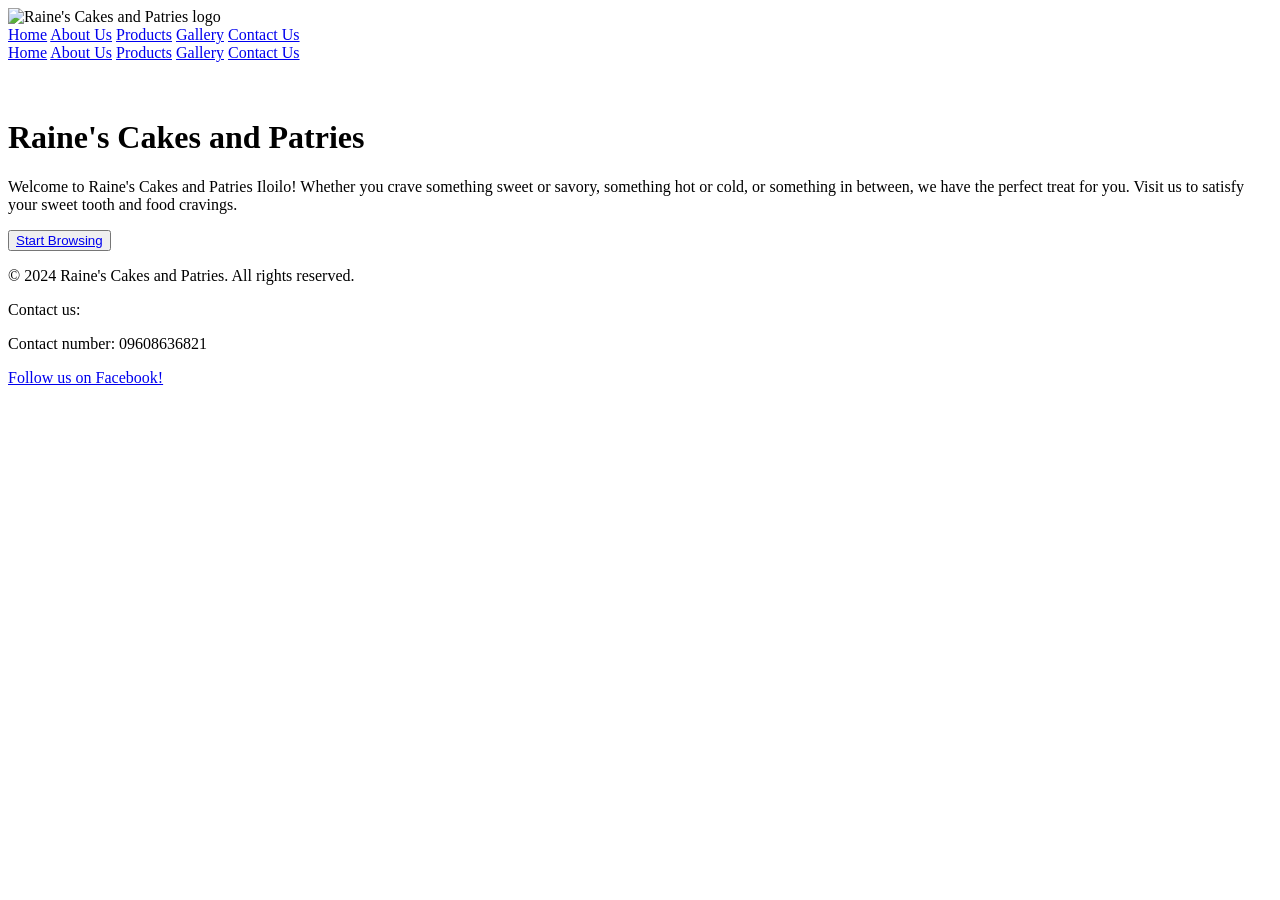
==== Raine-s-Website-WEB-DEV-/html/index.html @ c76d6350 "CSS base for Gallery and Product" ====
<!DOCTYPE html>
<html>
    
    <head>
        <title>Raine's Cakes and Patries</title>
        <link rel="stylesheet" href="">
    </head>

    <body>
        <!--Logo and Navigation Bar-->
        <header>
            <div class="top-container" id="logo">
                <img src="" alt="Raine's Cakes and Patries logo">

                <nav id="nav-bar">
                    <a href="home.html">Home</a>
                    <a href="about.html">About Us</a>
                    <a href="Products.html">Products</a>
                    <a href="gallery.html">Gallery</a>
                    <a href="Contact.html">Contact Us</a>
                </nav>
            </div>
        </header>

        <!--Sidebar Navigation-->
        <div id="sidebar">
            <a href="index.html">Home</a>
            <a href="about.html">About Us</a>
            <a href="Products.html">Products</a>
            <a href="gallery.html">Gallery</a>
            <a href="Contact.html">Contact Us</a>
        </div>

        <div class="main-container" id="content">

            <!--Background Design-->
            <div id="background">
                <img src="">
            </div>

            <!--Image Showcase-->
            <div id="images">
                <img src="">
                <img src="">
            </div>
            
            <!--Introduction-->
            <h1>Raine's Cakes and Patries</h1>
            <p>Welcome to Raine's Cakes and Patries Iloilo! Whether you crave something sweet or savory, something hot or cold, or something in between, we have the perfect treat for you. Visit us to satisfy your sweet tooth and food cravings.</p>
            <button id="call-to-action"><a href="Products.html">Start Browsing</a></button>
        
        </div>

        <!--Footer-->
        <footer>
            <p>&copy; 2024 Raine's Cakes and Patries. All rights reserved.</p>
            <p>Contact us:</p>
            <p>Contact number: 09608636821</p>
            <a href="https://www.facebook.com/share/19e4hSNWf2/" target="_blank">Follow us on Facebook!</a>
        </footer>
    </body>

</html>
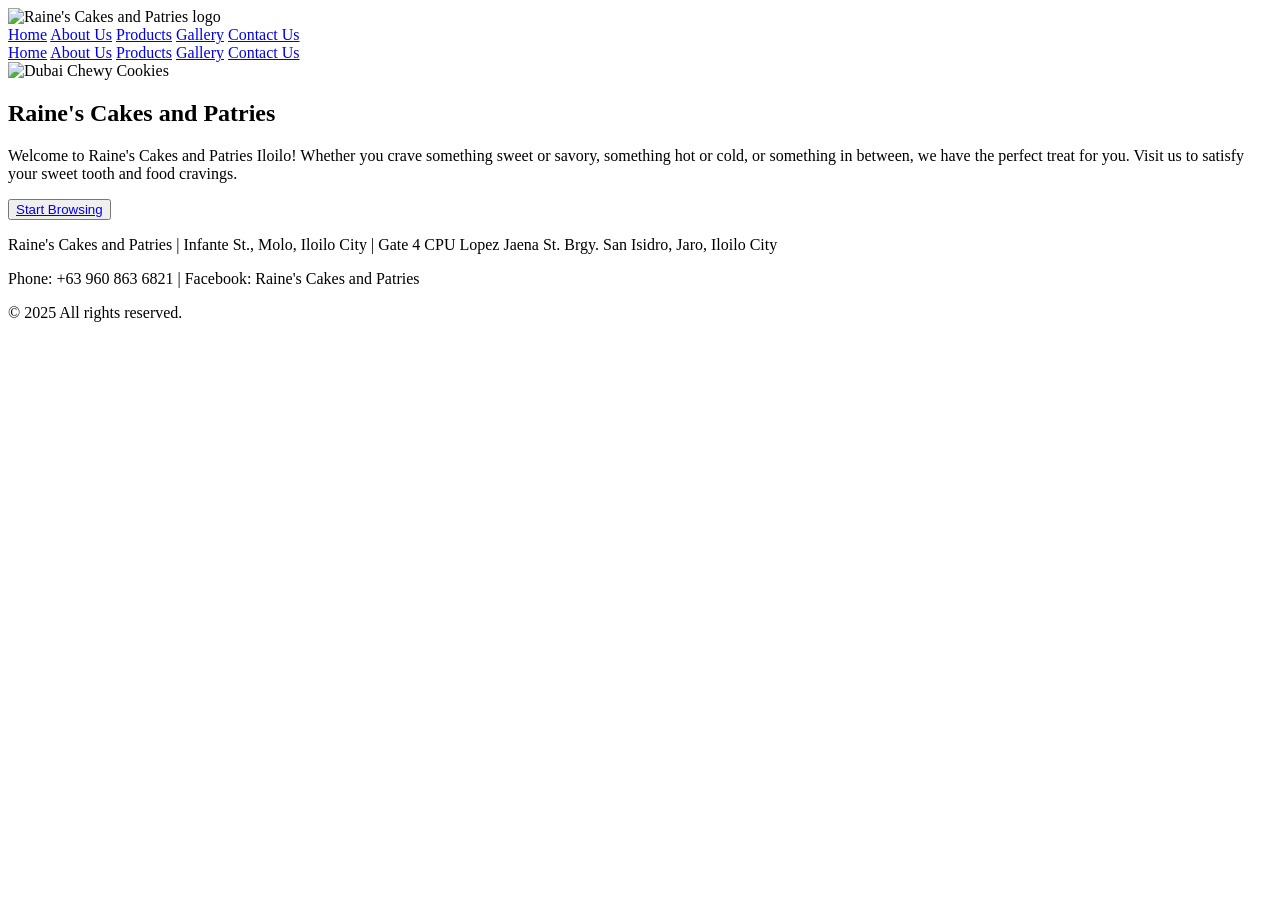
==== commit abdf0f51: "Merge Lae branch into Levy" ====
--- a/Raine-s-Website-WEB-DEV-/html/index.html
+++ b/Raine-s-Website-WEB-DEV-/html/index.html
@@ -10,20 +10,20 @@
         <!--Logo and Navigation Bar-->
         <header>
             <div class="top-container" id="logo">
-                <img src="" alt="Raine's Cakes and Patries logo">
+                <img src="logo.jpg" alt="Raine's Cakes and Patries logo">
 
                 <nav id="nav-bar">
-                    <a href="home.html">Home</a>
+                    <a href="index.html">Home</a>
                     <a href="about.html">About Us</a>
-                    <a href="Products.html">Products</a>
+                    <a href="products.html">Products</a>
                     <a href="gallery.html">Gallery</a>
-                    <a href="Contact.html">Contact Us</a>
+                    <a href="contact.html">Contact Us</a>
                 </nav>
             </div>
         </header>
 
         <!--Sidebar Navigation-->
-        <div id="sidebar">
+        <div class="sidebar">
             <a href="index.html">Home</a>
             <a href="about.html">About Us</a>
             <a href="Products.html">Products</a>
@@ -31,32 +31,26 @@
             <a href="Contact.html">Contact Us</a>
         </div>
 
-        <div class="main-container" id="content">
-
-            <!--Background Design-->
-            <div id="background">
-                <img src="">
-            </div>
+        <section class="main-container">
 
             <!--Image Showcase-->
-            <div id="images">
-                <img src="">
-                <img src="">
+            <div class="image-showcase">
+                <img src="cookie.png" alt="Dubai Chewy Cookies">
             </div>
             
             <!--Introduction-->
-            <h1>Raine's Cakes and Patries</h1>
-            <p>Welcome to Raine's Cakes and Patries Iloilo! Whether you crave something sweet or savory, something hot or cold, or something in between, we have the perfect treat for you. Visit us to satisfy your sweet tooth and food cravings.</p>
-            <button id="call-to-action"><a href="Products.html">Start Browsing</a></button>
-        
-        </div>
+            <div class="introduction">
+                <h1>Raine's Cakes and Patries</h1>
+                <p>Welcome to Raine's Cakes and Patries Iloilo! Whether you crave something sweet or savory, something hot or cold, or something in between, we have the perfect treat for you. Visit us to satisfy your sweet tooth and food cravings.</p>
+                <button id="call-to-action"><a href="products.html">Start Browsing</a></button>
+            </div>
+        </section>
 
         <!--Footer-->
         <footer>
-            <p>&copy; 2024 Raine's Cakes and Patries. All rights reserved.</p>
-            <p>Contact us:</p>
-            <p>Contact number: 09608636821</p>
-            <a href="https://www.facebook.com/share/19e4hSNWf2/" target="_blank">Follow us on Facebook!</a>
+            <p>Raine's Cakes and Patries | Infante St., Molo, Iloilo City | Gate 4 CPU Lopez Jaena St. Brgy. San Isidro, Jaro, Iloilo City</p>
+            <p>Phone: +63 960 863 6821 | Facebook: Raine's Cakes and Patries</p>
+            <p>&copy; 2025 All rights reserved.</p>
         </footer>
     </body>
 
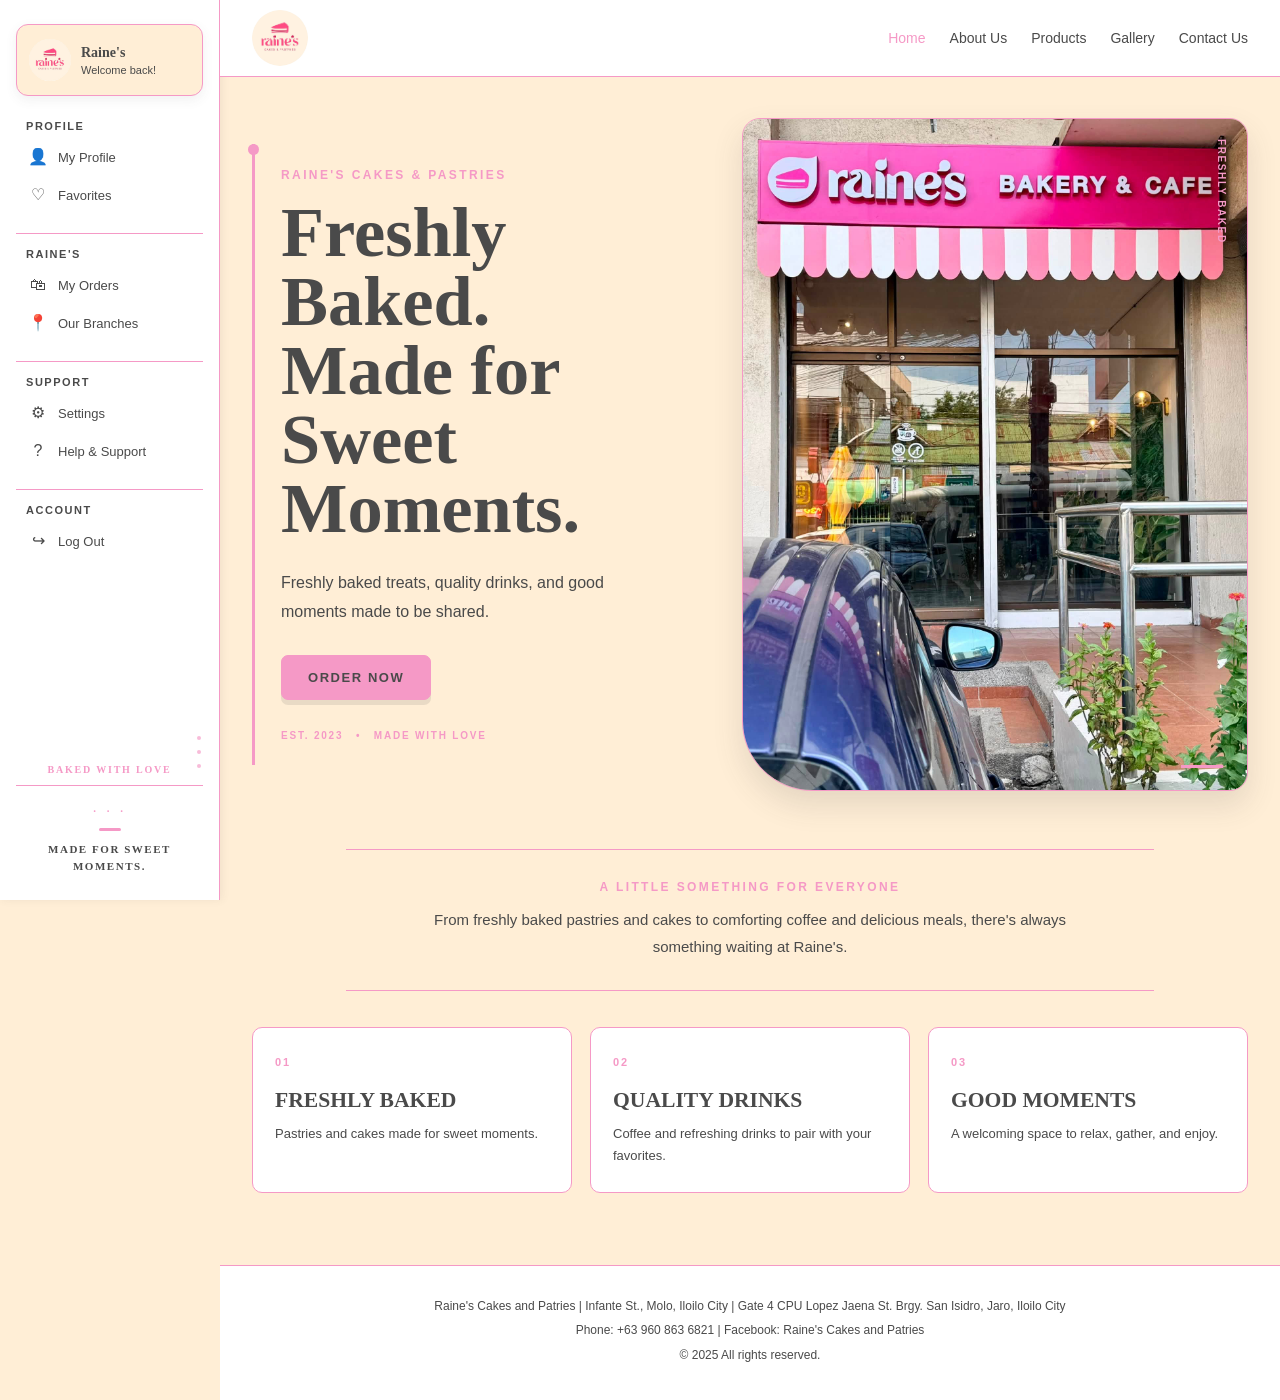
==== commit d921f5ad: "Update website pages, styles, and assets" ====
--- a/Raine-s-Website-WEB-DEV-/html/index.html
+++ b/Raine-s-Website-WEB-DEV-/html/index.html
@@ -1,50 +1,106 @@
-<!DOCTYPE html>
+﻿<!DOCTYPE html>
 <html>
     
     <head>
         <title>Raine's Cakes and Patries</title>
-        <link rel="stylesheet" href="">
+        <link rel="stylesheet" href="../css/home.css">
+        <link rel="stylesheet" href="../css/nav.css">
     </head>
 
     <body>
         <!--Logo and Navigation Bar-->
         <header>
             <div class="top-container" id="logo">
-                <img src="logo.jpg" alt="Raine's Cakes and Patries logo">
+                <img src="../assets/logo.jpg" alt="Raine's Cakes and Pastries logo">
 
                 <nav id="nav-bar">
-                    <a href="index.html">Home</a>
+                    <a href="index.html" aria-current="page">Home</a>
                     <a href="about.html">About Us</a>
-                    <a href="products.html">Products</a>
+                    <a href="Products.html">Products</a>
                     <a href="gallery.html">Gallery</a>
-                    <a href="contact.html">Contact Us</a>
+                    <a href="Contact.html">Contact Us</a>
                 </nav>
             </div>
         </header>
 
         <!--Sidebar Navigation-->
-        <div class="sidebar">
-            <a href="index.html">Home</a>
-            <a href="about.html">About Us</a>
-            <a href="Products.html">Products</a>
-            <a href="gallery.html">Gallery</a>
-            <a href="Contact.html">Contact Us</a>
+        <aside class="sidebar" aria-label="User access panel">
+    <div class="sidebar-brand">
+        <img src="../assets/logo.jpg" alt="Raine's Cakes and Pastries logo">
+        <div>
+            <strong>Raine's</strong>
+            <small>Welcome back!</small>
         </div>
+    </div>
 
-        <section class="main-container">
+    <section class="sidebar-section" aria-labelledby="profile-section">
+        <h2 class="sidebar-section-title" id="profile-section">PROFILE</h2>
+        <button type="button"><span class="sidebar-icon" aria-hidden="true">👤</span>My Profile</button>
+        <button type="button"><span class="sidebar-icon" aria-hidden="true">♡</span>Favorites</button>
+    </section>
 
-            <!--Image Showcase-->
-            <div class="image-showcase">
-                <img src="cookie.png" alt="Dubai Chewy Cookies">
-            </div>
-            
-            <!--Introduction-->
-            <div class="introduction">
-                <h1>Raine's Cakes and Patries</h1>
-                <p>Welcome to Raine's Cakes and Patries Iloilo! Whether you crave something sweet or savory, something hot or cold, or something in between, we have the perfect treat for you. Visit us to satisfy your sweet tooth and food cravings.</p>
-                <button id="call-to-action"><a href="products.html">Start Browsing</a></button>
-            </div>
-        </section>
+    <section class="sidebar-section" aria-labelledby="raine-section">
+        <h2 class="sidebar-section-title" id="raine-section">RAINE'S</h2>
+        <button type="button"><span class="sidebar-icon" aria-hidden="true">🛍</span>My Orders</button>
+        <button type="button"><span class="sidebar-icon" aria-hidden="true">📍</span>Our Branches</button>
+    </section>
+
+    <section class="sidebar-section" aria-labelledby="support-section">
+        <h2 class="sidebar-section-title" id="support-section">SUPPORT</h2>
+        <button type="button"><span class="sidebar-icon" aria-hidden="true">⚙</span>Settings</button>
+        <button type="button"><span class="sidebar-icon" aria-hidden="true">?</span>Help &amp; Support</button>
+    </section>
+
+    <section class="sidebar-section" aria-labelledby="account-section">
+        <h2 class="sidebar-section-title" id="account-section">ACCOUNT</h2>
+        <button type="button"><span class="sidebar-icon" aria-hidden="true">↪</span>Log Out</button>
+    </section>
+    <div class="sidebar-editorial" aria-hidden="true">BAKED WITH LOVE</div>
+    <div class="sidebar-branding" aria-hidden="true">
+        <span></span>
+        <p>MADE FOR SWEET<br>MOMENTS.</p>
+    </div>
+</aside>
+
+        <main class="home-main">
+            <section class="home-hero">
+                <div class="hero-copy">
+                    <p class="hero-kicker">RAINE'S CAKES &amp; PASTRIES</p>
+                    <h1>Freshly Baked.<br>Made for Sweet Moments.</h1>
+                    <p class="hero-description">Freshly baked treats, quality drinks, and good moments made to be shared.</p>
+                    <button class="home-order-button" type="button"><a href="Products.html">ORDER NOW</a></button>
+                    <p class="hero-note">EST. 2023 <span aria-hidden="true">•</span> MADE WITH LOVE</p>
+                </div>
+
+                <div class="hero-image-frame">
+                    <img src="../assets/homephoto.jpg" id="text-wrap" alt="Raine's Cakes and Pastries cafe">
+                    <span aria-hidden="true">FRESHLY BAKED</span>
+                </div>
+            </section>
+
+            <section class="home-introduction">
+                <p class="section-kicker">A LITTLE SOMETHING FOR EVERYONE</p>
+                <p>From freshly baked pastries and cakes to comforting coffee and delicious meals, there's always something waiting at Raine's.</p>
+            </section>
+
+            <section class="home-features" aria-label="Raine's highlights">
+                <article class="feature-block">
+                    <span class="feature-number">01</span>
+                    <h2>FRESHLY BAKED</h2>
+                    <p>Pastries and cakes made for sweet moments.</p>
+                </article>
+                <article class="feature-block">
+                    <span class="feature-number">02</span>
+                    <h2>QUALITY DRINKS</h2>
+                    <p>Coffee and refreshing drinks to pair with your favorites.</p>
+                </article>
+                <article class="feature-block">
+                    <span class="feature-number">03</span>
+                    <h2>GOOD MOMENTS</h2>
+                    <p>A welcoming space to relax, gather, and enjoy.</p>
+                </article>
+            </section>
+        </main>
 
         <!--Footer-->
         <footer>
@@ -54,4 +110,6 @@
         </footer>
     </body>
 
-</html>+</html>
+
+
--- a/Raine-s-Website-WEB-DEV-/css/home.css
+++ b/Raine-s-Website-WEB-DEV-/css/home.css
@@ -0,0 +1,300 @@
+/* Home page palette and landing composition */
+:root {
+    --home-pink: #F599C6;
+    --home-cream: #FFEED6;
+    --home-dark-gray: #4A4A4A;
+    --home-white: #FFFFFF;
+}
+
+html,
+body {
+    margin: 0;
+    padding: 0;
+    overflow-x: hidden;
+}
+
+body {
+    background-color: var(--home-cream);
+    color: var(--home-dark-gray);
+    font-family: "Poppins", Arial, sans-serif;
+}
+
+.home-main {
+    box-sizing: border-box;
+    width: calc(100% - var(--sidebar-width));
+    margin-left: var(--sidebar-width);
+    padding: 42px 32px 72px;
+    background-color: var(--home-cream);
+}
+
+.home-hero {
+    display: grid;
+    grid-template-columns: minmax(0, 0.9fr) minmax(280px, 1.1fr);
+    gap: clamp(32px, 6vw, 88px);
+    align-items: center;
+    width: min(100%, 1320px);
+    min-height: 500px;
+    margin: 0 auto;
+}
+
+.hero-copy {
+    position: relative;
+    padding: 24px 0 24px 26px;
+    border-left: 3px solid var(--home-pink);
+}
+
+.hero-copy::before {
+    position: absolute;
+    top: 0;
+    left: -7px;
+    width: 11px;
+    height: 11px;
+    border-radius: 50%;
+    background-color: var(--home-pink);
+    content: "";
+}
+
+.hero-kicker,
+.section-kicker {
+    margin: 0 0 16px;
+    color: var(--home-pink);
+    font-family: "Poppins", Arial, sans-serif;
+    font-size: 12px;
+    font-weight: 700;
+    letter-spacing: 0.2em;
+}
+
+.hero-copy h1 {
+    margin: 0;
+    color: var(--home-dark-gray);
+    font-family: "Playfair Display", Georgia, serif;
+    font-size: clamp(2.8rem, 5.5vw, 5.4rem);
+    font-weight: 700;
+    line-height: 0.98;
+}
+
+.hero-description {
+    max-width: 480px;
+    margin: 26px 0 0;
+    font-size: 16px;
+    line-height: 1.8;
+}
+
+.home-order-button {
+    margin-top: 28px;
+    padding: 14px 26px;
+    border: 1px solid var(--home-pink);
+    border-radius: 7px;
+    background-color: var(--home-pink);
+    box-shadow: 0 5px 0 rgba(74, 74, 74, 0.12);
+    cursor: pointer;
+    transition: background-color 180ms ease, color 180ms ease, transform 180ms ease;
+}
+
+.home-order-button a {
+    color: var(--home-dark-gray);
+    font: 700 13px "Poppins", Arial, sans-serif;
+    letter-spacing: 0.12em;
+    text-decoration: none;
+}
+
+.home-order-button:hover {
+    background-color: var(--home-dark-gray);
+    transform: translateY(-2px);
+}
+
+.home-order-button:hover a {
+    color: var(--home-cream);
+}
+
+.hero-note {
+    margin: 30px 0 0;
+    color: var(--home-pink);
+    font-size: 10px;
+    font-weight: 700;
+    letter-spacing: 0.18em;
+}
+
+.hero-note span {
+    margin: 0 8px;
+}
+
+.hero-image-frame {
+    position: relative;
+    min-height: 390px;
+    overflow: hidden;
+    border: 1px solid var(--home-pink);
+    border-radius: 18px 18px 18px 70px;
+    background-color: var(--home-cream);
+    box-shadow: 0 14px 30px rgba(74, 74, 74, 0.14);
+}
+
+.hero-image-frame::after {
+    position: absolute;
+    right: 24px;
+    bottom: 22px;
+    width: 42px;
+    height: 3px;
+    background-color: var(--home-pink);
+    content: "";
+}
+
+.hero-image-frame img {
+    display: block;
+    width: 100%;
+    height: 100%;
+    min-height: 390px;
+    object-fit: cover;
+}
+
+.hero-image-frame > span {
+    position: absolute;
+    right: 20px;
+    top: 20px;
+    color: var(--home-pink);
+    font-size: 10px;
+    font-weight: 700;
+    letter-spacing: 0.16em;
+    transform: rotate(90deg) translateX(100%);
+    transform-origin: right top;
+}
+
+.home-introduction {
+    width: min(100%, 760px);
+    margin: 58px auto 0;
+    padding: 30px 24px;
+    border-top: 1px solid var(--home-pink);
+    border-bottom: 1px solid var(--home-pink);
+    text-align: center;
+}
+
+.home-introduction .section-kicker {
+    margin-bottom: 12px;
+}
+
+.home-introduction > p:last-child {
+    max-width: 650px;
+    margin: 0 auto;
+    font-size: 15px;
+    line-height: 1.8;
+}
+
+.home-features {
+    display: grid;
+    grid-template-columns: repeat(3, minmax(0, 1fr));
+    gap: 18px;
+    width: min(100%, 1120px);
+    margin: 36px auto 0;
+}
+
+.feature-block {
+    padding: 24px 22px 26px;
+    border: 1px solid var(--home-pink);
+    border-radius: 10px;
+    background-color: var(--home-white);
+}
+
+.feature-number {
+    color: var(--home-pink);
+    font-size: 11px;
+    font-weight: 700;
+    letter-spacing: 0.18em;
+}
+
+.feature-block h2 {
+    margin: 18px 0 10px;
+    color: var(--home-dark-gray);
+    font-family: "Playfair Display", Georgia, serif;
+    font-size: 1.35rem;
+}
+
+.feature-block p {
+    margin: 0;
+    font-size: 13px;
+    line-height: 1.65;
+}
+
+footer {
+    box-sizing: border-box;
+    width: calc(100% - var(--sidebar-width));
+    margin-left: var(--sidebar-width);
+    padding: 26px 32px 30px;
+    border-top: 1px solid var(--home-pink);
+    background-color: var(--home-white);
+    color: var(--home-dark-gray);
+    font-size: 12px;
+    line-height: 1.6;
+    text-align: center;
+}
+
+footer p {
+    margin: 5px auto;
+}
+
+@media (max-width: 900px) {
+    .home-main {
+        padding: 34px 24px 56px;
+    }
+
+    .home-hero {
+        grid-template-columns: minmax(0, 1fr) minmax(220px, 0.85fr);
+        gap: 32px;
+        min-height: 420px;
+    }
+
+    .hero-image-frame,
+    .hero-image-frame img {
+        min-height: 320px;
+    }
+
+    .home-features {
+        gap: 12px;
+    }
+}
+
+@media (max-width: 650px) {
+    .home-main,
+    footer {
+        width: 100%;
+        margin-left: 0;
+    }
+
+    .home-main {
+        padding: 28px 16px 48px;
+    }
+
+    .home-hero {
+        display: flex;
+        min-height: 0;
+        flex-direction: column;
+        align-items: stretch;
+        gap: 28px;
+    }
+
+    .hero-copy {
+        padding-left: 18px;
+    }
+
+    .hero-copy h1 {
+        font-size: clamp(2.5rem, 12vw, 4rem);
+    }
+
+    .hero-image-frame,
+    .hero-image-frame img {
+        min-height: 260px;
+    }
+
+    .home-introduction {
+        margin-top: 42px;
+        padding: 24px 12px;
+    }
+
+    .home-features {
+        grid-template-columns: 1fr;
+        margin-top: 24px;
+    }
+
+    footer {
+        padding: 22px 16px 26px;
+    }
+}
--- a/Raine-s-Website-WEB-DEV-/css/nav.css
+++ b/Raine-s-Website-WEB-DEV-/css/nav.css
@@ -0,0 +1,410 @@
+﻿/* Shared Raine's navigation */
+:root {
+    --nav-white: #FFFFFF;
+    --nav-pink: #F599C6;
+    --nav-cream: #FFEED6;
+    --nav-dark-gray: #4A4A4A;
+    --sidebar-width: 220px;
+}
+
+html,
+body {
+    margin: 0;
+    padding: 0;
+    overflow-x: hidden;
+}
+
+body {
+    padding-top: 76px;
+}
+
+.top-container {
+    position: fixed;
+    top: 0;
+    right: 0;
+    left: var(--sidebar-width);
+    z-index: 30;
+    display: flex;
+    align-items: center;
+    justify-content: space-between;
+    min-height: 76px;
+    box-sizing: border-box;
+    margin-left: 0;
+    padding: 10px 32px;
+    background-color: var(--nav-white);
+    border-bottom: 1px solid var(--nav-pink);
+    color: var(--nav-dark-gray);
+    font-family: Georgia, "Times New Roman", serif;
+}
+
+.top-container > img {
+    width: 56px;
+    height: 56px;
+    flex: 0 0 56px;
+    border-radius: 50%;
+    object-fit: cover;
+}
+
+.top-container > img#logo {
+    width: 56px;
+    height: 56px;
+}
+
+#nav-bar {
+    display: flex;
+    align-items: center;
+    justify-content: flex-end;
+    gap: 24px;
+    min-width: 0;
+}
+
+#nav-bar a {
+    padding: 8px 0;
+    color: var(--nav-dark-gray);
+    font-family: Arial, sans-serif;
+    font-size: 14px;
+    text-decoration: none;
+    white-space: nowrap;
+    transition: color 180ms ease;
+}
+
+#nav-bar a:hover,
+#nav-bar a:focus-visible,
+#nav-bar a[aria-current="page"] {
+    color: var(--nav-pink);
+}
+
+.sidebar {
+    position: fixed;
+    z-index: 20;
+    top: 0;
+    left: 0;
+    display: flex;
+    width: var(--sidebar-width);
+    height: 100vh;
+    box-sizing: border-box;
+    flex-direction: column;
+    padding: 24px 16px;
+    overflow-y: auto;
+    background-color: var(--nav-white);
+    border-right: 1px solid var(--nav-pink);
+    box-shadow: 2px 0 8px rgba(74, 74, 74, 0.08);
+}
+
+.sidebar::after {
+    position: absolute;
+    right: 18px;
+    bottom: 132px;
+    width: 4px;
+    height: 4px;
+    border-radius: 50%;
+    background-color: var(--nav-pink);
+    box-shadow: 0 -14px 0 var(--nav-pink), 0 -28px 0 var(--nav-pink);
+    content: "";
+    opacity: 0.65;
+    pointer-events: none;
+}
+
+.sidebar-brand {
+    display: flex;
+    align-items: center;
+    gap: 10px;
+    margin-bottom: 24px;
+    padding: 14px 12px;
+    border: 1px solid var(--nav-pink);
+    border-radius: 12px;
+    background-color: var(--nav-cream);
+    box-shadow: 0 4px 12px rgba(74, 74, 74, 0.08);
+}
+
+.sidebar-brand img {
+    width: 42px;
+    height: 42px;
+    flex: 0 0 42px;
+    border-radius: 50%;
+    object-fit: cover;
+}
+
+.sidebar-brand strong,
+.sidebar-brand small {
+    display: block;
+    color: var(--nav-dark-gray);
+}
+
+.sidebar-brand strong {
+    font-family: Georgia, "Times New Roman", serif;
+    font-size: 14px;
+}
+
+.sidebar-brand small {
+    margin-top: 3px;
+    font-family: Arial, sans-serif;
+    font-size: 11px;
+}
+
+.sidebar-section {
+    margin-bottom: 18px;
+}
+
+.sidebar-section + .sidebar-section {
+    padding-top: 14px;
+    border-top: 1px solid var(--nav-pink);
+}
+
+.sidebar-editorial {
+    margin-top: auto;
+    padding: 14px 0 10px;
+    color: var(--nav-pink);
+    font-family: Georgia, "Times New Roman", serif;
+    font-size: 10px;
+    font-weight: 700;
+    letter-spacing: 0.18em;
+    text-align: center;
+}
+
+.sidebar-branding {
+    margin-top: 0;
+    padding-top: 18px;
+    border-top: 1px solid var(--nav-pink);
+    color: var(--nav-dark-gray);
+    text-align: center;
+}
+
+.sidebar-branding::before {
+    display: block;
+    margin-bottom: 9px;
+    color: var(--nav-pink);
+    content: "·  ·  ·";
+    font-family: Georgia, "Times New Roman", serif;
+    font-size: 15px;
+    letter-spacing: 0.2em;
+    line-height: 1;
+}
+
+.sidebar-branding span {
+    display: block;
+    width: 22px;
+    height: 3px;
+    margin: 0 auto 10px;
+    border-radius: 2px;
+    background-color: var(--nav-pink);
+}
+
+.sidebar-branding p {
+    margin: 0;
+    font-family: Georgia, "Times New Roman", serif;
+    font-size: 11px;
+    font-weight: 700;
+    letter-spacing: 0.14em;
+    line-height: 1.6;
+}
+
+.sidebar-section-title {
+    margin: 0 10px 7px;
+    color: var(--nav-dark-gray);
+    font-family: Arial, sans-serif;
+    font-size: 11px;
+    font-weight: 700;
+    letter-spacing: 0.14em;
+}
+
+.sidebar a,
+.sidebar button {
+    display: flex;
+    width: 100%;
+    box-sizing: border-box;
+    align-items: center;
+    gap: 10px;
+    margin: 2px 0;
+    padding: 10px 12px;
+    border: 0;
+    border-radius: 8px;
+    background: transparent;
+    color: var(--nav-dark-gray);
+    cursor: pointer;
+    font-family: Arial, sans-serif;
+    font-size: 13px;
+    text-align: left;
+    text-decoration: none;
+    transition: background-color 180ms ease, color 180ms ease;
+}
+
+.sidebar button {
+    appearance: none;
+}
+
+.sidebar-icon {
+    width: 20px;
+    color: var(--nav-dark-gray);
+    font-size: 16px;
+    line-height: 1;
+    text-align: center;
+    transition: color 180ms ease;
+}
+
+.sidebar a:hover,
+.sidebar a:focus-visible,
+.sidebar button:hover,
+.sidebar button:focus-visible {
+    outline: none;
+    background-color: var(--nav-pink);
+    color: var(--nav-dark-gray);
+}
+
+.sidebar a:hover .sidebar-icon,
+.sidebar a:focus-visible .sidebar-icon,
+.sidebar button:hover .sidebar-icon,
+.sidebar button:focus-visible .sidebar-icon {
+    color: var(--nav-dark-gray);
+}
+
+.sidebar a[aria-current="page"] {
+    background-color: var(--nav-pink);
+    color: var(--nav-dark-gray);
+}
+
+.menu-header,
+.gallery,
+.menu-content,
+.form,
+.main-container,
+footer {
+    margin-left: var(--sidebar-width);
+}
+
+.gallery {
+    width: auto;
+    max-width: none;
+}
+
+/* Keep the gallery offset even when gallery.css defines its own .gallery margin. */
+body .gallery {
+    margin-left: var(--sidebar-width);
+    margin-right: 0;
+}
+
+.menu-content {
+    margin-right: 32px;
+}
+
+@media (max-width: 900px) {
+    :root {
+        --sidebar-width: 196px;
+    }
+
+    .top-container {
+        padding: 10px 20px;
+    }
+
+    #nav-bar {
+        gap: 14px;
+    }
+
+    #nav-bar a {
+        font-size: 13px;
+    }
+
+    .sidebar {
+        padding-right: 12px;
+        padding-left: 12px;
+    }
+
+    .sidebar-brand {
+        padding: 10px;
+    }
+
+    .sidebar a,
+    .sidebar button {
+        padding-right: 9px;
+        padding-left: 9px;
+        font-size: 12px;
+    }
+}
+
+@media (max-width: 650px) {
+    :root {
+        --sidebar-width: 0px;
+    }
+
+    .top-container {
+        min-height: 68px;
+        margin-left: 0;
+        padding: 8px 16px;
+    }
+
+    body {
+        padding-top: 68px;
+    }
+
+    .top-container > img,
+    .top-container > img#logo {
+        width: 44px;
+        height: 44px;
+        flex-basis: 44px;
+    }
+
+    #nav-bar {
+        gap: 10px;
+        justify-content: flex-end;
+        max-width: calc(100% - 56px);
+        overflow-x: auto;
+    }
+
+    #nav-bar a {
+        font-size: 11px;
+    }
+
+    .sidebar {
+        position: static;
+        display: block;
+        width: 100%;
+        height: auto;
+        max-height: none;
+        padding: 14px 16px;
+        overflow: visible;
+        border-right: 0;
+        border-bottom: 1px solid var(--nav-pink);
+    }
+
+    .sidebar-brand {
+        max-width: 280px;
+        margin: 0 auto 14px;
+    }
+
+    .sidebar-section {
+        display: grid;
+        grid-template-columns: repeat(2, minmax(0, 1fr));
+        gap: 2px 8px;
+        max-width: 560px;
+        margin: 0 auto 12px;
+    }
+
+    .sidebar-section-title {
+        grid-column: 1 / -1;
+        margin-bottom: 2px;
+    }
+
+    .sidebar a,
+    .sidebar button {
+        margin: 1px 0;
+        padding: 8px 10px;
+        font-size: 11px;
+    }
+
+    .menu-header,
+    .gallery,
+    .menu-content,
+    .form,
+    .main-container,
+    footer {
+        margin-left: 0;
+    }
+
+    .menu-content {
+        margin-right: 0;
+    }
+
+    body .gallery {
+        margin-left: 0;
+    }
+}
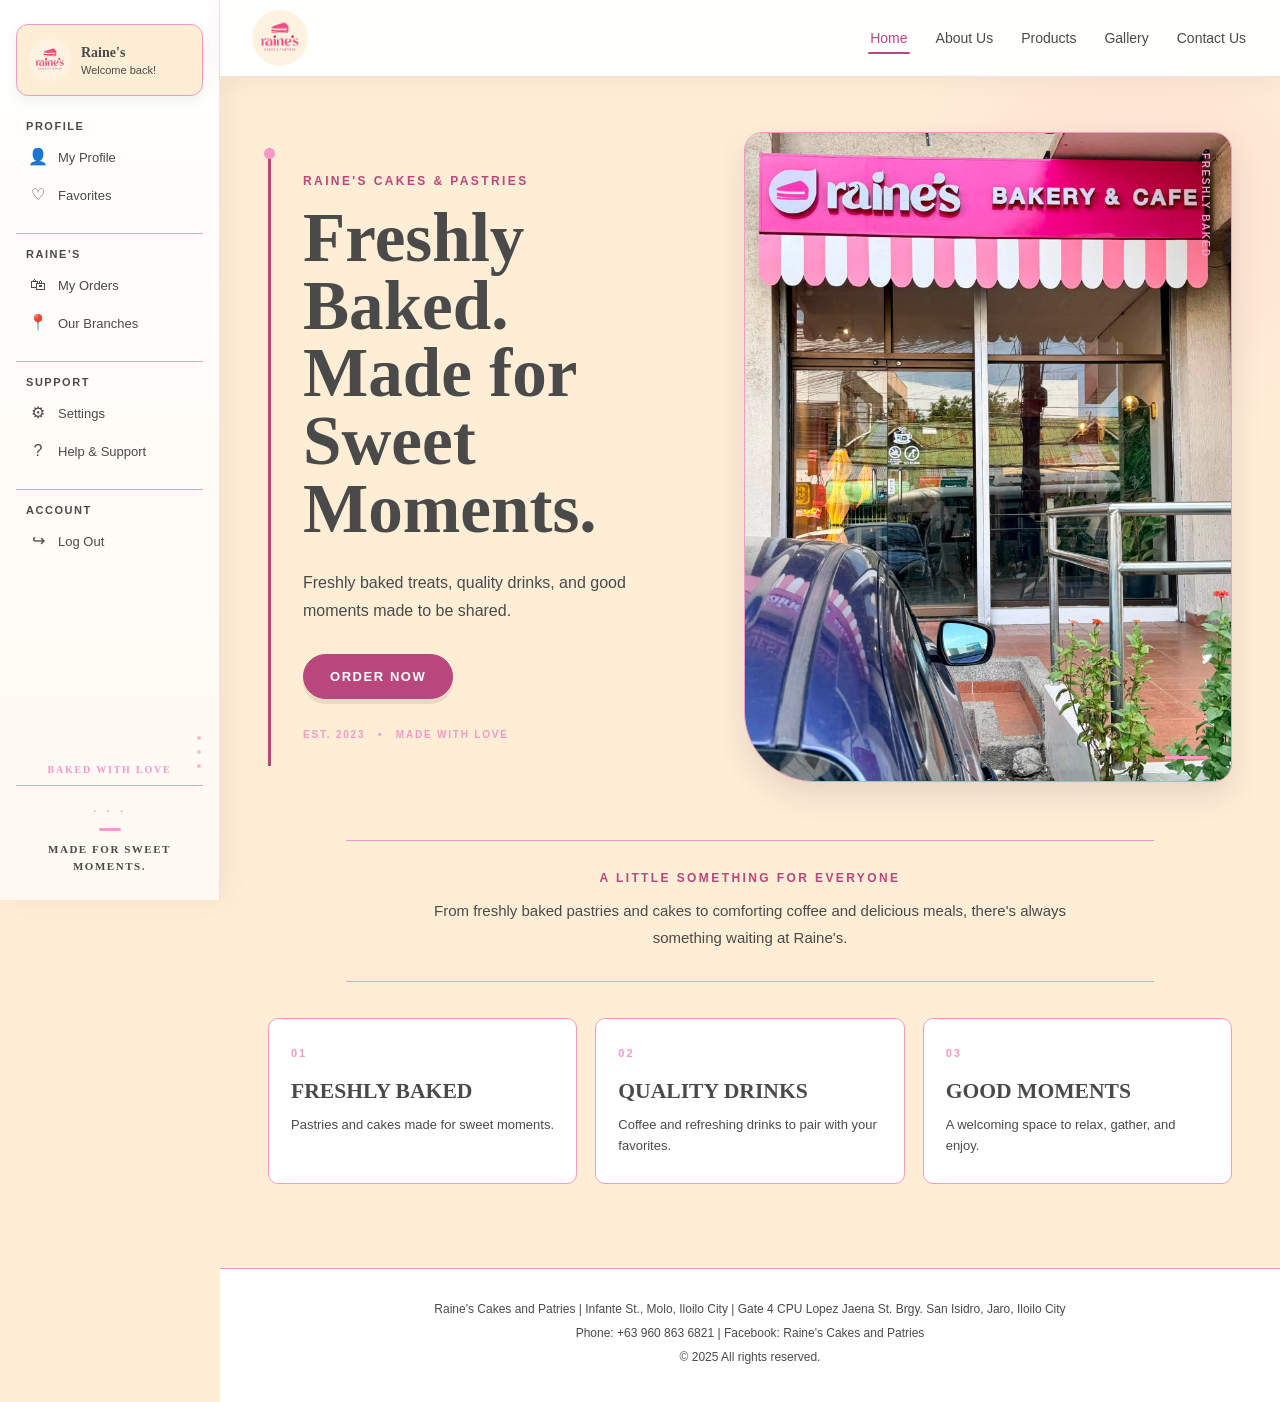
==== commit f79e21ef: "Updated website styling and added sidebar icons" ====
--- a/Raine-s-Website-WEB-DEV-/html/index.html
+++ b/Raine-s-Website-WEB-DEV-/html/index.html
@@ -68,7 +68,7 @@
                     <p class="hero-kicker">RAINE'S CAKES &amp; PASTRIES</p>
                     <h1>Freshly Baked.<br>Made for Sweet Moments.</h1>
                     <p class="hero-description">Freshly baked treats, quality drinks, and good moments made to be shared.</p>
-                    <button class="home-order-button" type="button"><a href="Products.html">ORDER NOW</a></button>
+                    <a class="home-order-button" href="Products.html">ORDER NOW</a>
                     <p class="hero-note">EST. 2023 <span aria-hidden="true">•</span> MADE WITH LOVE</p>
                 </div>
 
--- a/Raine-s-Website-WEB-DEV-/css/home.css
+++ b/Raine-s-Website-WEB-DEV-/css/home.css
@@ -4,6 +4,8 @@
     --home-cream: #FFEED6;
     --home-dark-gray: #4A4A4A;
     --home-white: #FFFFFF;
+    --home-rose: #B9477D;
+    --home-mocha: #795548;
 }
 
 html,
@@ -23,8 +25,10 @@
     box-sizing: border-box;
     width: calc(100% - var(--sidebar-width));
     margin-left: var(--sidebar-width);
-    padding: 42px 32px 72px;
-    background-color: var(--home-cream);
+    padding: 56px 48px 84px;
+    background:
+        radial-gradient(circle at 86% 12%, rgba(245,153,198,.18), transparent 16rem),
+        var(--home-cream);
 }
 
 .home-hero {
@@ -39,8 +43,9 @@
 
 .hero-copy {
     position: relative;
-    padding: 24px 0 24px 26px;
-    border-left: 3px solid var(--home-pink);
+    max-width: 620px;
+    padding: 26px 0 26px 32px;
+    border-left: 3px solid var(--home-rose);
 }
 
 .hero-copy::before {
@@ -57,7 +62,7 @@
 .hero-kicker,
 .section-kicker {
     margin: 0 0 16px;
-    color: var(--home-pink);
+    color: var(--home-rose);
     font-family: "Poppins", Arial, sans-serif;
     font-size: 12px;
     font-weight: 700;
@@ -68,7 +73,7 @@
     margin: 0;
     color: var(--home-dark-gray);
     font-family: "Playfair Display", Georgia, serif;
-    font-size: clamp(2.8rem, 5.5vw, 5.4rem);
+    font-size: clamp(3.2rem, 5.4vw, 5.8rem);
     font-weight: 700;
     line-height: 0.98;
 }
@@ -81,30 +86,39 @@
 }
 
 .home-order-button {
+    display: inline-flex;
+    align-items: center;
+    justify-content: center;
     margin-top: 28px;
     padding: 14px 26px;
-    border: 1px solid var(--home-pink);
-    border-radius: 7px;
-    background-color: var(--home-pink);
+    border: 1px solid var(--home-rose);
+    border-radius: 999px;
+    background-color: var(--home-rose);
+    color: #FFFFFF;
+    font: 700 13px "Poppins", Arial, sans-serif;
+    letter-spacing: 0.12em;
+    text-decoration: none;
     box-shadow: 0 5px 0 rgba(74, 74, 74, 0.12);
     cursor: pointer;
     transition: background-color 180ms ease, color 180ms ease, transform 180ms ease;
 }
 
 .home-order-button a {
-    color: var(--home-dark-gray);
+    color: #FFFFFF;
     font: 700 13px "Poppins", Arial, sans-serif;
     letter-spacing: 0.12em;
     text-decoration: none;
 }
 
 .home-order-button:hover {
-    background-color: var(--home-dark-gray);
+    background-color: var(--home-mocha);
+    border-color: var(--home-mocha);
     transform: translateY(-2px);
+    color: #FFFFFF;
 }
 
 .home-order-button:hover a {
-    color: var(--home-cream);
+    color: #FFFFFF;
 }
 
 .hero-note {
--- a/Raine-s-Website-WEB-DEV-/css/nav.css
+++ b/Raine-s-Website-WEB-DEV-/css/nav.css
@@ -4,6 +4,8 @@
     --nav-pink: #F599C6;
     --nav-cream: #FFEED6;
     --nav-dark-gray: #4A4A4A;
+    --nav-rose: #B9477D;
+    --nav-mocha: #795548;
     --sidebar-width: 220px;
 }
 
@@ -16,6 +18,7 @@
 
 body {
     padding-top: 76px;
+    font-family: Arial, sans-serif;
 }
 
 .top-container {
@@ -31,8 +34,9 @@
     box-sizing: border-box;
     margin-left: 0;
     padding: 10px 32px;
-    background-color: var(--nav-white);
-    border-bottom: 1px solid var(--nav-pink);
+    background: rgba(255, 255, 255, 0.96);
+    border-bottom: 1px solid rgba(185, 71, 125, 0.18);
+    box-shadow: 0 5px 22px rgba(74, 74, 74, 0.06);
     color: var(--nav-dark-gray);
     font-family: Georgia, "Times New Roman", serif;
 }
@@ -59,7 +63,8 @@
 }
 
 #nav-bar a {
-    padding: 8px 0;
+    position: relative;
+    padding: 10px 2px;
     color: var(--nav-dark-gray);
     font-family: Arial, sans-serif;
     font-size: 14px;
@@ -68,10 +73,29 @@
     transition: color 180ms ease;
 }
 
+#nav-bar a::after {
+    position: absolute;
+    right: 0;
+    bottom: 2px;
+    left: 0;
+    height: 2px;
+    border-radius: 2px;
+    background: var(--nav-rose);
+    content: "";
+    transform: scaleX(0);
+    transition: transform 180ms ease;
+}
+
 #nav-bar a:hover,
 #nav-bar a:focus-visible,
 #nav-bar a[aria-current="page"] {
-    color: var(--nav-pink);
+    color: var(--nav-rose);
+}
+
+#nav-bar a:hover::after,
+#nav-bar a:focus-visible::after,
+#nav-bar a[aria-current="page"]::after {
+    transform: scaleX(1);
 }
 
 .sidebar {
@@ -86,9 +110,9 @@
     flex-direction: column;
     padding: 24px 16px;
     overflow-y: auto;
-    background-color: var(--nav-white);
-    border-right: 1px solid var(--nav-pink);
-    box-shadow: 2px 0 8px rgba(74, 74, 74, 0.08);
+    background: linear-gradient(180deg, #FFFFFF 0%, #FFF9F1 100%);
+    border-right: 1px solid rgba(185, 71, 125, 0.16);
+    box-shadow: 5px 0 24px rgba(74, 74, 74, 0.07);
 }
 
 .sidebar::after {
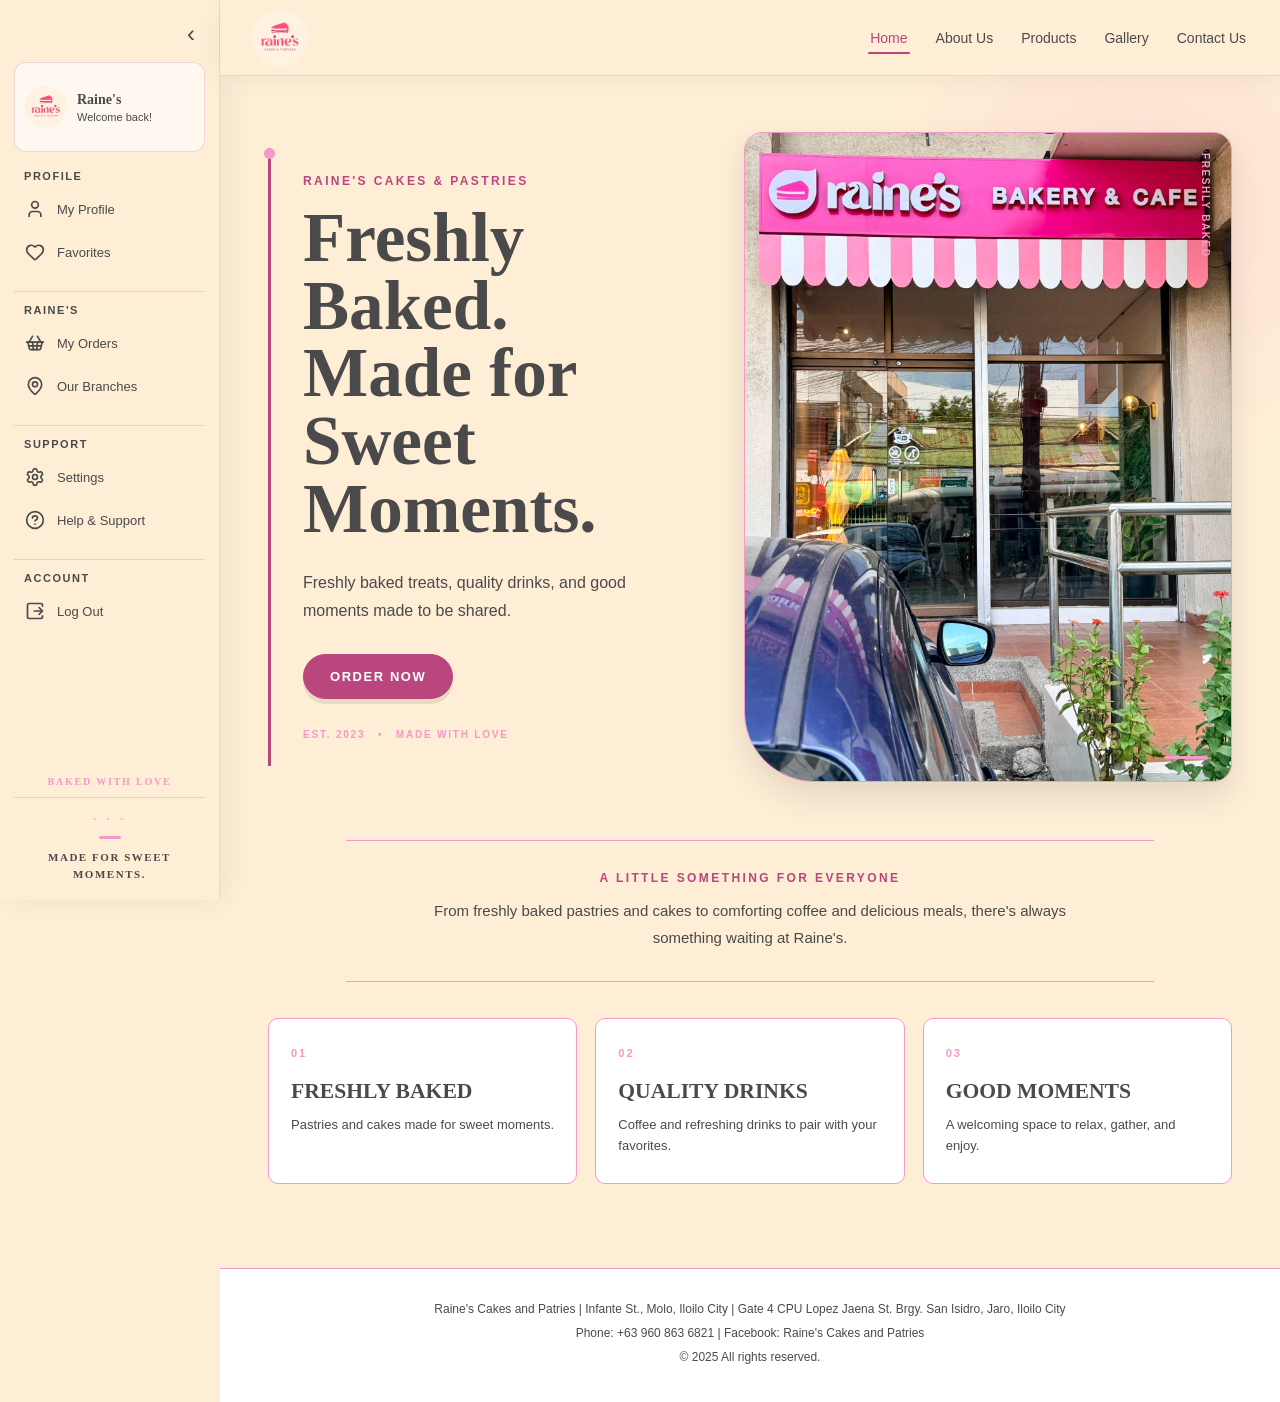
==== commit a9bf58f3: "added collapsable sidebar" ====
--- a/Raine-s-Website-WEB-DEV-/html/index.html
+++ b/Raine-s-Website-WEB-DEV-/html/index.html
@@ -2,6 +2,7 @@
 <html>
     
     <head>
+        <meta name="viewport" content="width=device-width, initial-scale=1.0">
         <title>Raine's Cakes and Patries</title>
         <link rel="stylesheet" href="../css/home.css">
         <link rel="stylesheet" href="../css/nav.css">
@@ -13,7 +14,11 @@
             <div class="top-container" id="logo">
                 <img src="../assets/logo.jpg" alt="Raine's Cakes and Pastries logo">
 
-                <nav id="nav-bar">
+                <button class="mobile-menu-toggle" type="button" aria-controls="site-sidebar" aria-expanded="false" aria-label="Open menu">
+                    <span></span><span></span><span></span>
+                </button>
+
+                <nav id="nav-bar" aria-label="Main navigation">
                     <a href="index.html" aria-current="page">Home</a>
                     <a href="about.html">About Us</a>
                     <a href="Products.html">Products</a>
@@ -24,43 +29,54 @@
         </header>
 
         <!--Sidebar Navigation-->
-        <aside class="sidebar" aria-label="User access panel">
-    <div class="sidebar-brand">
-        <img src="../assets/logo.jpg" alt="Raine's Cakes and Pastries logo">
-        <div>
-            <strong>Raine's</strong>
-            <small>Welcome back!</small>
-        </div>
-    </div>
+        <aside class="sidebar" id="site-sidebar" aria-label="User access panel" aria-hidden="false">
+            <button class="sidebar-collapse-toggle" type="button" aria-controls="site-sidebar" aria-expanded="true" aria-label="Collapse sidebar"><span aria-hidden="true">‹</span></button>
 
-    <section class="sidebar-section" aria-labelledby="profile-section">
-        <h2 class="sidebar-section-title" id="profile-section">PROFILE</h2>
-        <button type="button"><span class="sidebar-icon" aria-hidden="true">👤</span>My Profile</button>
-        <button type="button"><span class="sidebar-icon" aria-hidden="true">♡</span>Favorites</button>
-    </section>
+            <nav class="sidebar-site-nav" aria-label="Site navigation">
+                <a href="index.html" aria-current="page">Home</a>
+                <a href="about.html">About Us</a>
+                <a href="Products.html">Products</a>
+                <a href="gallery.html">Gallery</a>
+                <a href="Contact.html">Contact Us</a>
+            </nav>
 
-    <section class="sidebar-section" aria-labelledby="raine-section">
-        <h2 class="sidebar-section-title" id="raine-section">RAINE'S</h2>
-        <button type="button"><span class="sidebar-icon" aria-hidden="true">🛍</span>My Orders</button>
-        <button type="button"><span class="sidebar-icon" aria-hidden="true">📍</span>Our Branches</button>
-    </section>
+            <div class="sidebar-brand">
+                <img src="../assets/logo.jpg" alt="Raine's Cakes and Pastries logo">
+                <div>
+                    <strong>Raine's</strong>
+                    <small>Welcome back!</small>
+                </div>
+            </div>
 
-    <section class="sidebar-section" aria-labelledby="support-section">
-        <h2 class="sidebar-section-title" id="support-section">SUPPORT</h2>
-        <button type="button"><span class="sidebar-icon" aria-hidden="true">⚙</span>Settings</button>
-        <button type="button"><span class="sidebar-icon" aria-hidden="true">?</span>Help &amp; Support</button>
-    </section>
+            <section class="sidebar-section" aria-labelledby="profile-section">
+                <h2 class="sidebar-section-title" id="profile-section">PROFILE</h2>
+                <button type="button" data-tooltip="My Profile" aria-label="My Profile"><img class="sidebar-icon" src="../assets/sidebar/profile.svg" alt="" aria-hidden="true"><span class="sidebar-label">My Profile</span></button>
+                <button type="button" data-tooltip="Favorites" aria-label="Favorites"><img class="sidebar-icon" src="../assets/sidebar/favorites.svg" alt="" aria-hidden="true"><span class="sidebar-label">Favorites</span></button>
+            </section>
 
-    <section class="sidebar-section" aria-labelledby="account-section">
-        <h2 class="sidebar-section-title" id="account-section">ACCOUNT</h2>
-        <button type="button"><span class="sidebar-icon" aria-hidden="true">↪</span>Log Out</button>
-    </section>
-    <div class="sidebar-editorial" aria-hidden="true">BAKED WITH LOVE</div>
-    <div class="sidebar-branding" aria-hidden="true">
-        <span></span>
-        <p>MADE FOR SWEET<br>MOMENTS.</p>
-    </div>
-</aside>
+            <section class="sidebar-section" aria-labelledby="raine-section">
+                <h2 class="sidebar-section-title" id="raine-section">RAINE'S</h2>
+                <button type="button" data-tooltip="My Orders" aria-label="My Orders"><img class="sidebar-icon" src="../assets/sidebar/orders.svg" alt="" aria-hidden="true"><span class="sidebar-label">My Orders</span></button>
+                <button type="button" data-tooltip="Our Branches" aria-label="Our Branches"><img class="sidebar-icon" src="../assets/sidebar/location.svg" alt="" aria-hidden="true"><span class="sidebar-label">Our Branches</span></button>
+            </section>
+
+            <section class="sidebar-section" aria-labelledby="support-section">
+                <h2 class="sidebar-section-title" id="support-section">SUPPORT</h2>
+                <button type="button" data-tooltip="Settings" aria-label="Settings"><img class="sidebar-icon" src="../assets/sidebar/settings.svg" alt="" aria-hidden="true"><span class="sidebar-label">Settings</span></button>
+                <button type="button" data-tooltip="Help &amp; Support" aria-label="Help &amp; Support"><img class="sidebar-icon" src="../assets/sidebar/help.svg" alt="" aria-hidden="true"><span class="sidebar-label">Help &amp; Support</span></button>
+            </section>
+
+            <section class="sidebar-section" aria-labelledby="account-section">
+                <h2 class="sidebar-section-title" id="account-section">ACCOUNT</h2>
+                <button type="button" data-tooltip="Log Out" aria-label="Log Out"><img class="sidebar-icon" src="../assets/sidebar/logout.svg" alt="" aria-hidden="true"><span class="sidebar-label">Log Out</span></button>
+            </section>
+            <div class="sidebar-editorial" aria-hidden="true">BAKED WITH LOVE</div>
+            <div class="sidebar-branding" aria-hidden="true">
+                <span></span>
+                <p>MADE FOR SWEET<br>MOMENTS.</p>
+            </div>
+        </aside>
+        <button class="sidebar-backdrop" type="button" aria-label="Close menu" hidden></button>
 
         <main class="home-main">
             <section class="home-hero">
@@ -108,6 +124,7 @@
             <p>Phone: +63 960 863 6821 | Facebook: Raine's Cakes and Patries</p>
             <p>&copy; 2025 All rights reserved.</p>
         </footer>
+        <script src="../js/nav.js" defer></script>
     </body>
 
 </html>
--- a/Raine-s-Website-WEB-DEV-/css/nav.css
+++ b/Raine-s-Website-WEB-DEV-/css/nav.css
@@ -5,8 +5,10 @@
     --nav-cream: #FFEED6;
     --nav-dark-gray: #4A4A4A;
     --nav-rose: #B9477D;
+    --nav-blush: #FCE0EC;
     --nav-mocha: #795548;
     --sidebar-width: 220px;
+    --nav-height: 76px;
 }
 
 html,
@@ -16,8 +18,19 @@
     overflow-x: hidden;
 }
 
+@supports (overflow-x: clip) {
+    html,
+    body {
+        overflow-x: clip;
+    }
+}
+
+html {
+    scroll-behavior: smooth;
+}
+
 body {
-    padding-top: 76px;
+    padding-top: var(--nav-height);
     font-family: Arial, sans-serif;
 }
 
@@ -30,15 +43,16 @@
     display: flex;
     align-items: center;
     justify-content: space-between;
-    min-height: 76px;
+    height: var(--nav-height);
     box-sizing: border-box;
     margin-left: 0;
     padding: 10px 32px;
-    background: rgba(255, 255, 255, 0.96);
+    background: var(--nav-cream);
     border-bottom: 1px solid rgba(185, 71, 125, 0.18);
     box-shadow: 0 5px 22px rgba(74, 74, 74, 0.06);
     color: var(--nav-dark-gray);
     font-family: Georgia, "Times New Roman", serif;
+    transition: left 220ms ease;
 }
 
 .top-container > img {
@@ -98,6 +112,10 @@
     transform: scaleX(1);
 }
 
+.mobile-menu-toggle {
+    display: none;
+}
+
 .sidebar {
     position: fixed;
     z-index: 20;
@@ -108,37 +126,49 @@
     height: 100vh;
     box-sizing: border-box;
     flex-direction: column;
-    padding: 24px 16px;
+    padding: 16px 14px;
     overflow-y: auto;
-    background: linear-gradient(180deg, #FFFFFF 0%, #FFF9F1 100%);
+    background: var(--nav-cream);
     border-right: 1px solid rgba(185, 71, 125, 0.16);
     box-shadow: 5px 0 24px rgba(74, 74, 74, 0.07);
-}
-
-.sidebar::after {
-    position: absolute;
-    right: 18px;
-    bottom: 132px;
-    width: 4px;
-    height: 4px;
-    border-radius: 50%;
-    background-color: var(--nav-pink);
-    box-shadow: 0 -14px 0 var(--nav-pink), 0 -28px 0 var(--nav-pink);
-    content: "";
-    opacity: 0.65;
-    pointer-events: none;
+    transition: width 220ms ease, transform 220ms ease, padding 220ms ease;
+}
+
+.sidebar-collapse-toggle {
+    display: flex;
+    width: 100%;
+    height: 36px;
+    align-items: center;
+    justify-content: flex-end;
+    margin-bottom: 10px;
+    border: 0;
+    border-radius: 8px;
+    padding: 0 10px;
+    background: transparent;
+    color: var(--nav-dark-gray);
+    cursor: pointer;
+    font-size: 24px;
+    line-height: 1;
+    transition: background-color 180ms ease, color 180ms ease;
+}
+
+.sidebar-collapse-toggle:hover,
+.sidebar-collapse-toggle:focus-visible {
+    outline: none;
+    background: var(--nav-blush);
+    color: var(--nav-rose);
 }
 
 .sidebar-brand {
     display: flex;
     align-items: center;
     gap: 10px;
-    margin-bottom: 24px;
-    padding: 14px 12px;
-    border: 1px solid var(--nav-pink);
+    min-height: 68px;
+    margin-bottom: 18px;
+    padding: 10px;
+    border: 1px solid rgba(185, 71, 125, 0.2);
     border-radius: 12px;
-    background-color: var(--nav-cream);
-    box-shadow: 0 4px 12px rgba(74, 74, 74, 0.08);
+    background-color: #FFF8F0;
 }
 
 .sidebar-brand img {
@@ -167,12 +197,12 @@
 }
 
 .sidebar-section {
-    margin-bottom: 18px;
+    margin-bottom: 16px;
 }
 
 .sidebar-section + .sidebar-section {
-    padding-top: 14px;
-    border-top: 1px solid var(--nav-pink);
+    padding-top: 12px;
+    border-top: 1px solid rgba(185, 71, 125, 0.2);
 }
 
 .sidebar-editorial {
@@ -188,8 +218,8 @@
 
 .sidebar-branding {
     margin-top: 0;
-    padding-top: 18px;
-    border-top: 1px solid var(--nav-pink);
+    padding-top: 14px;
+    border-top: 1px solid rgba(185, 71, 125, 0.2);
     color: var(--nav-dark-gray);
     text-align: center;
 }
@@ -238,9 +268,9 @@
     width: 100%;
     box-sizing: border-box;
     align-items: center;
-    gap: 10px;
-    margin: 2px 0;
-    padding: 10px 12px;
+    gap: 12px;
+    margin: 3px 0;
+    padding: 10px 11px;
     border: 0;
     border-radius: 8px;
     background: transparent;
@@ -257,13 +287,23 @@
     appearance: none;
 }
 
+.sidebar .sidebar-collapse-toggle {
+    width: auto;
+    height: 36px;
+    margin: 0 0 10px;
+    padding: 0 10px;
+    border-radius: 8px;
+    background: transparent;
+    font-size: 24px;
+    line-height: 1;
+}
+
 .sidebar-icon {
+    display: block;
     width: 20px;
-    color: var(--nav-dark-gray);
-    font-size: 16px;
-    line-height: 1;
-    text-align: center;
-    transition: color 180ms ease;
+    height: 20px;
+    flex: 0 0 20px;
+    object-fit: contain;
 }
 
 .sidebar a:hover,
@@ -271,20 +311,97 @@
 .sidebar button:hover,
 .sidebar button:focus-visible {
     outline: none;
-    background-color: var(--nav-pink);
-    color: var(--nav-dark-gray);
-}
-
-.sidebar a:hover .sidebar-icon,
-.sidebar a:focus-visible .sidebar-icon,
-.sidebar button:hover .sidebar-icon,
-.sidebar button:focus-visible .sidebar-icon {
-    color: var(--nav-dark-gray);
+    background-color: var(--nav-blush);
+    color: var(--nav-rose);
 }
 
 .sidebar a[aria-current="page"] {
-    background-color: var(--nav-pink);
-    color: var(--nav-dark-gray);
+    background-color: var(--nav-rose);
+    color: #FFFFFF;
+}
+
+.sidebar-site-nav {
+    display: none;
+}
+
+.sidebar-backdrop {
+    display: none;
+}
+
+.sidebar a[data-tooltip]::after,
+.sidebar button[data-tooltip]::after {
+    position: absolute;
+    z-index: 60;
+    left: calc(100% + 10px);
+    top: 50%;
+    border-radius: 6px;
+    padding: 7px 10px;
+    background: var(--nav-dark-gray);
+    color: #FFFFFF;
+    content: attr(data-tooltip);
+    font-size: 12px;
+    font-weight: 400;
+    opacity: 0;
+    pointer-events: none;
+    transform: translate(-4px, -50%);
+    transition: opacity 160ms ease, transform 160ms ease;
+    white-space: nowrap;
+}
+
+.sidebar a[data-tooltip],
+.sidebar button[data-tooltip] {
+    position: relative;
+}
+
+body.sidebar-collapsed {
+    --sidebar-width: 76px;
+}
+
+body.sidebar-collapsed .sidebar {
+    padding-right: 10px;
+    padding-left: 10px;
+}
+
+body.sidebar-collapsed .sidebar-collapse-toggle {
+    justify-content: center;
+    padding: 0;
+}
+
+body.sidebar-collapsed .sidebar-collapse-toggle span {
+    transform: rotate(180deg);
+}
+
+body.sidebar-collapsed .sidebar-brand {
+    justify-content: center;
+    padding: 8px 4px;
+}
+
+body.sidebar-collapsed .sidebar-brand > div,
+body.sidebar-collapsed .sidebar-section-title,
+body.sidebar-collapsed .sidebar-label,
+body.sidebar-collapsed .sidebar-editorial,
+body.sidebar-collapsed .sidebar-branding {
+    display: none;
+}
+
+body.sidebar-collapsed .sidebar-section + .sidebar-section {
+    padding-top: 8px;
+}
+
+body.sidebar-collapsed .sidebar a,
+body.sidebar-collapsed .sidebar button {
+    justify-content: center;
+    gap: 0;
+    padding-right: 4px;
+    padding-left: 4px;
+}
+
+body.sidebar-collapsed .sidebar a:hover::after,
+body.sidebar-collapsed .sidebar a:focus-visible::after,
+body.sidebar-collapsed .sidebar button:hover::after,
+body.sidebar-collapsed .sidebar button:focus-visible::after {
+    opacity: 1;
+    transform: translate(0, -50%);
 }
 
 .menu-header,
@@ -311,53 +428,63 @@
     margin-right: 32px;
 }
 
+.sidebar-collapse-toggle,
+.sidebar a,
+.sidebar button {
+    transition: background-color 180ms ease, color 180ms ease, opacity 180ms ease;
+}
+
+.home-main,
+.contact-main,
+.products-main,
+.main-container,
+.gallery,
+footer {
+    transition: margin-left 220ms ease, width 220ms ease;
+}
+
 @media (max-width: 900px) {
     :root {
-        --sidebar-width: 196px;
+        --sidebar-width: 0px;
+        --nav-height: 68px;
     }
 
     .top-container {
-        padding: 10px 20px;
-    }
-
-    #nav-bar {
-        gap: 14px;
-    }
-
-    #nav-bar a {
-        font-size: 13px;
-    }
-
-    .sidebar {
-        padding-right: 12px;
-        padding-left: 12px;
-    }
-
-    .sidebar-brand {
-        padding: 10px;
-    }
-
-    .sidebar a,
-    .sidebar button {
-        padding-right: 9px;
-        padding-left: 9px;
-        font-size: 12px;
-    }
-}
-
-@media (max-width: 650px) {
-    :root {
-        --sidebar-width: 0px;
-    }
-
-    .top-container {
-        min-height: 68px;
-        margin-left: 0;
         padding: 8px 16px;
     }
 
     body {
-        padding-top: 68px;
+        padding-top: var(--nav-height);
+    }
+
+    .mobile-menu-toggle {
+        display: flex;
+        width: 42px;
+        height: 42px;
+        flex: 0 0 42px;
+        flex-direction: column;
+        align-items: center;
+        justify-content: center;
+        gap: 5px;
+        order: 2;
+        border: 1px solid rgba(185, 71, 125, 0.25);
+        border-radius: 10px;
+        background: #FFF8F0;
+        cursor: pointer;
+    }
+
+    .mobile-menu-toggle:hover,
+    .mobile-menu-toggle:focus-visible {
+        outline: 2px solid var(--nav-rose);
+        outline-offset: 2px;
+    }
+
+    .mobile-menu-toggle span {
+        display: block;
+        width: 18px;
+        height: 2px;
+        border-radius: 2px;
+        background: var(--nav-dark-gray);
     }
 
     .top-container > img,
@@ -365,70 +492,74 @@
         width: 44px;
         height: 44px;
         flex-basis: 44px;
-    }
-
-    #nav-bar {
-        gap: 10px;
-        justify-content: flex-end;
-        max-width: calc(100% - 56px);
-        overflow-x: auto;
-    }
-
-    #nav-bar a {
-        font-size: 11px;
+        margin-right: auto;
+    }
+
+    #nav-bar,
+    .sidebar-collapse-toggle {
+        display: none;
     }
 
     .sidebar {
-        position: static;
+        z-index: 51;
+        width: min(86vw, 320px);
+        max-width: calc(100vw - 48px);
+        height: 100vh;
+        height: 100dvh;
+        padding: 18px 16px;
+        overflow-x: hidden;
+        overscroll-behavior: contain;
+        transform: translateX(-105%);
+        visibility: hidden;
+    }
+
+    body.sidebar-open .sidebar {
+        transform: translateX(0);
+        visibility: visible;
+    }
+
+    .sidebar-backdrop:not([hidden]) {
+        position: fixed;
+        z-index: 50;
+        inset: 0;
         display: block;
-        width: 100%;
-        height: auto;
-        max-height: none;
-        padding: 14px 16px;
-        overflow: visible;
-        border-right: 0;
-        border-bottom: 1px solid var(--nav-pink);
-    }
-
-    .sidebar-brand {
-        max-width: 280px;
-        margin: 0 auto 14px;
-    }
-
-    .sidebar-section {
-        display: grid;
-        grid-template-columns: repeat(2, minmax(0, 1fr));
-        gap: 2px 8px;
-        max-width: 560px;
-        margin: 0 auto 12px;
-    }
-
-    .sidebar-section-title {
-        grid-column: 1 / -1;
-        margin-bottom: 2px;
-    }
-
-    .sidebar a,
-    .sidebar button {
-        margin: 1px 0;
-        padding: 8px 10px;
-        font-size: 11px;
-    }
-
-    .menu-header,
-    .gallery,
-    .menu-content,
-    .form,
-    .main-container,
-    footer {
-        margin-left: 0;
-    }
-
-    .menu-content {
-        margin-right: 0;
-    }
-
-    body .gallery {
-        margin-left: 0;
-    }
-}
+        border: 0;
+        background: rgba(39, 31, 35, 0.48);
+        cursor: pointer;
+    }
+
+    .sidebar-site-nav {
+        display: flex;
+        flex-direction: column;
+        gap: 2px;
+        margin: 0 0 16px;
+        padding-bottom: 14px;
+        border-bottom: 1px solid rgba(185, 71, 125, 0.2);
+    }
+
+    .sidebar-site-nav a {
+        font-weight: 700;
+    }
+
+    body.sidebar-open {
+        overflow: hidden;
+    }
+
+    body.sidebar-collapsed {
+        --sidebar-width: 0px;
+    }
+
+    body.sidebar-collapsed .sidebar {
+        padding-right: 16px;
+        padding-left: 16px;
+    }
+}
+
+@media (prefers-reduced-motion: reduce) {
+    *,
+    *::before,
+    *::after {
+        scroll-behavior: auto !important;
+        transition-duration: 0.01ms !important;
+    }
+}
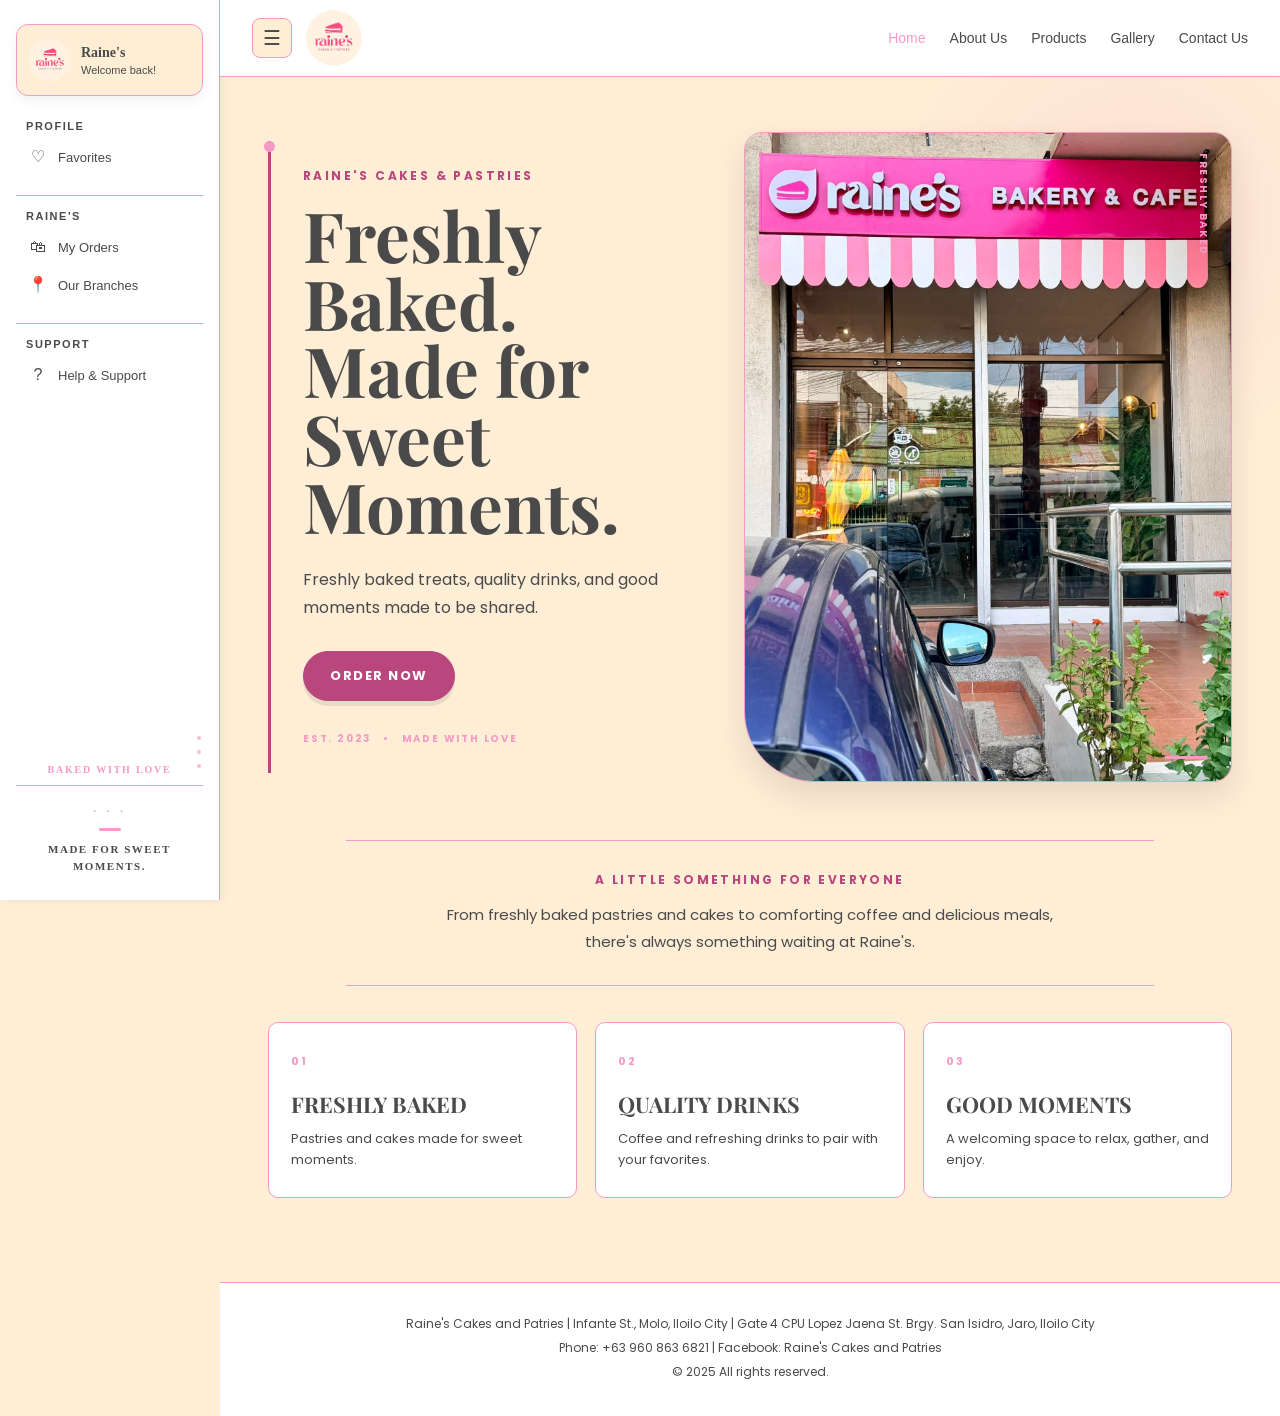
==== commit 0183b40f: "made some changes both css html and js" ====
--- a/Raine-s-Website-WEB-DEV-/html/index.html
+++ b/Raine-s-Website-WEB-DEV-/html/index.html
@@ -2,10 +2,10 @@
 <html>
     
     <head>
-        <meta name="viewport" content="width=device-width, initial-scale=1.0">
         <title>Raine's Cakes and Patries</title>
         <link rel="stylesheet" href="../css/home.css">
         <link rel="stylesheet" href="../css/nav.css">
+        <link href="https://fonts.googleapis.com/css2?family=Playfair+Display:wght@700&family=Poppins:wght@400;700&display=swap" rel="stylesheet">
     </head>
 
     <body>
@@ -14,11 +14,7 @@
             <div class="top-container" id="logo">
                 <img src="../assets/logo.jpg" alt="Raine's Cakes and Pastries logo">
 
-                <button class="mobile-menu-toggle" type="button" aria-controls="site-sidebar" aria-expanded="false" aria-label="Open menu">
-                    <span></span><span></span><span></span>
-                </button>
-
-                <nav id="nav-bar" aria-label="Main navigation">
+                <nav id="nav-bar">
                     <a href="index.html" aria-current="page">Home</a>
                     <a href="about.html">About Us</a>
                     <a href="Products.html">Products</a>
@@ -29,54 +25,43 @@
         </header>
 
         <!--Sidebar Navigation-->
-        <aside class="sidebar" id="site-sidebar" aria-label="User access panel" aria-hidden="false">
-            <button class="sidebar-collapse-toggle" type="button" aria-controls="site-sidebar" aria-expanded="true" aria-label="Collapse sidebar"><span aria-hidden="true">‹</span></button>
+        <aside class="sidebar" aria-label="User access panel">
+    <div class="sidebar-brand">
+        <img src="../assets/logo.jpg" alt="Raine's Cakes and Pastries logo">
+        <div>
+            <strong>Raine's</strong>
+            <small>Welcome back!</small>
+        </div>
+    </div>
 
-            <nav class="sidebar-site-nav" aria-label="Site navigation">
-                <a href="index.html" aria-current="page">Home</a>
-                <a href="about.html">About Us</a>
-                <a href="Products.html">Products</a>
-                <a href="gallery.html">Gallery</a>
-                <a href="Contact.html">Contact Us</a>
-            </nav>
+    <section class="sidebar-section" aria-labelledby="profile-section">
+        <h2 class="sidebar-section-title" id="profile-section">PROFILE</h2>
+        <button type="button"><span class="sidebar-icon" aria-hidden="true">👤</span>My Profile</button>
+        <button type="button"><span class="sidebar-icon" aria-hidden="true">♡</span>Favorites</button>
+    </section>
 
-            <div class="sidebar-brand">
-                <img src="../assets/logo.jpg" alt="Raine's Cakes and Pastries logo">
-                <div>
-                    <strong>Raine's</strong>
-                    <small>Welcome back!</small>
-                </div>
-            </div>
+    <section class="sidebar-section" aria-labelledby="raine-section">
+        <h2 class="sidebar-section-title" id="raine-section">RAINE'S</h2>
+        <button type="button"><span class="sidebar-icon" aria-hidden="true">🛍</span>My Orders</button>
+        <button type="button"><span class="sidebar-icon" aria-hidden="true">📍</span>Our Branches</button>
+    </section>
 
-            <section class="sidebar-section" aria-labelledby="profile-section">
-                <h2 class="sidebar-section-title" id="profile-section">PROFILE</h2>
-                <button type="button" data-tooltip="My Profile" aria-label="My Profile"><img class="sidebar-icon" src="../assets/sidebar/profile.svg" alt="" aria-hidden="true"><span class="sidebar-label">My Profile</span></button>
-                <button type="button" data-tooltip="Favorites" aria-label="Favorites"><img class="sidebar-icon" src="../assets/sidebar/favorites.svg" alt="" aria-hidden="true"><span class="sidebar-label">Favorites</span></button>
-            </section>
+    <section class="sidebar-section" aria-labelledby="support-section">
+        <h2 class="sidebar-section-title" id="support-section">SUPPORT</h2>
+        <button type="button"><span class="sidebar-icon" aria-hidden="true">⚙</span>Settings</button>
+        <button type="button"><span class="sidebar-icon" aria-hidden="true">?</span>Help &amp; Support</button>
+    </section>
 
-            <section class="sidebar-section" aria-labelledby="raine-section">
-                <h2 class="sidebar-section-title" id="raine-section">RAINE'S</h2>
-                <button type="button" data-tooltip="My Orders" aria-label="My Orders"><img class="sidebar-icon" src="../assets/sidebar/orders.svg" alt="" aria-hidden="true"><span class="sidebar-label">My Orders</span></button>
-                <button type="button" data-tooltip="Our Branches" aria-label="Our Branches"><img class="sidebar-icon" src="../assets/sidebar/location.svg" alt="" aria-hidden="true"><span class="sidebar-label">Our Branches</span></button>
-            </section>
-
-            <section class="sidebar-section" aria-labelledby="support-section">
-                <h2 class="sidebar-section-title" id="support-section">SUPPORT</h2>
-                <button type="button" data-tooltip="Settings" aria-label="Settings"><img class="sidebar-icon" src="../assets/sidebar/settings.svg" alt="" aria-hidden="true"><span class="sidebar-label">Settings</span></button>
-                <button type="button" data-tooltip="Help &amp; Support" aria-label="Help &amp; Support"><img class="sidebar-icon" src="../assets/sidebar/help.svg" alt="" aria-hidden="true"><span class="sidebar-label">Help &amp; Support</span></button>
-            </section>
-
-            <section class="sidebar-section" aria-labelledby="account-section">
-                <h2 class="sidebar-section-title" id="account-section">ACCOUNT</h2>
-                <button type="button" data-tooltip="Log Out" aria-label="Log Out"><img class="sidebar-icon" src="../assets/sidebar/logout.svg" alt="" aria-hidden="true"><span class="sidebar-label">Log Out</span></button>
-            </section>
-            <div class="sidebar-editorial" aria-hidden="true">BAKED WITH LOVE</div>
-            <div class="sidebar-branding" aria-hidden="true">
-                <span></span>
-                <p>MADE FOR SWEET<br>MOMENTS.</p>
-            </div>
-        </aside>
-        <button class="sidebar-backdrop" type="button" aria-label="Close menu" hidden></button>
+    <section class="sidebar-section" aria-labelledby="account-section">
+        <h2 class="sidebar-section-title" id="account-section">ACCOUNT</h2>
+        <button type="button"><span class="sidebar-icon" aria-hidden="true">↪</span>Log Out</button>
+    </section>
+    <div class="sidebar-editorial" aria-hidden="true">BAKED WITH LOVE</div>
+    <div class="sidebar-branding" aria-hidden="true">
+        <span></span>
+        <p>MADE FOR SWEET<br>MOMENTS.</p>
+    </div>
+</aside>
 
         <main class="home-main">
             <section class="home-hero">
@@ -84,7 +69,7 @@
                     <p class="hero-kicker">RAINE'S CAKES &amp; PASTRIES</p>
                     <h1>Freshly Baked.<br>Made for Sweet Moments.</h1>
                     <p class="hero-description">Freshly baked treats, quality drinks, and good moments made to be shared.</p>
-                    <a class="home-order-button" href="Products.html">ORDER NOW</a>
+                    <button class="home-order-button" type="button"><a href="Products.html">ORDER NOW</a></button>
                     <p class="hero-note">EST. 2023 <span aria-hidden="true">•</span> MADE WITH LOVE</p>
                 </div>
 
@@ -124,7 +109,7 @@
             <p>Phone: +63 960 863 6821 | Facebook: Raine's Cakes and Patries</p>
             <p>&copy; 2025 All rights reserved.</p>
         </footer>
-        <script src="../js/nav.js" defer></script>
+        <script src="../js/main.js"></script>
     </body>
 
 </html>
--- a/Raine-s-Website-WEB-DEV-/css/nav.css
+++ b/Raine-s-Website-WEB-DEV-/css/nav.css
@@ -4,11 +4,7 @@
     --nav-pink: #F599C6;
     --nav-cream: #FFEED6;
     --nav-dark-gray: #4A4A4A;
-    --nav-rose: #B9477D;
-    --nav-blush: #FCE0EC;
-    --nav-mocha: #795548;
     --sidebar-width: 220px;
-    --nav-height: 76px;
 }
 
 html,
@@ -16,22 +12,11 @@
     margin: 0;
     padding: 0;
     overflow-x: hidden;
-}
-
-@supports (overflow-x: clip) {
-    html,
-    body {
-        overflow-x: clip;
-    }
-}
-
-html {
-    scroll-behavior: smooth;
+    overflow-x: clip;
 }
 
 body {
-    padding-top: var(--nav-height);
-    font-family: Arial, sans-serif;
+    padding-top: 76px;
 }
 
 .top-container {
@@ -43,16 +28,14 @@
     display: flex;
     align-items: center;
     justify-content: space-between;
-    height: var(--nav-height);
+    min-height: 76px;
     box-sizing: border-box;
     margin-left: 0;
     padding: 10px 32px;
-    background: var(--nav-cream);
-    border-bottom: 1px solid rgba(185, 71, 125, 0.18);
-    box-shadow: 0 5px 22px rgba(74, 74, 74, 0.06);
+    background-color: var(--nav-white);
+    border-bottom: 1px solid var(--nav-pink);
     color: var(--nav-dark-gray);
     font-family: Georgia, "Times New Roman", serif;
-    transition: left 220ms ease;
 }
 
 .top-container > img {
@@ -77,8 +60,7 @@
 }
 
 #nav-bar a {
-    position: relative;
-    padding: 10px 2px;
+    padding: 8px 0;
     color: var(--nav-dark-gray);
     font-family: Arial, sans-serif;
     font-size: 14px;
@@ -87,33 +69,10 @@
     transition: color 180ms ease;
 }
 
-#nav-bar a::after {
-    position: absolute;
-    right: 0;
-    bottom: 2px;
-    left: 0;
-    height: 2px;
-    border-radius: 2px;
-    background: var(--nav-rose);
-    content: "";
-    transform: scaleX(0);
-    transition: transform 180ms ease;
-}
-
 #nav-bar a:hover,
 #nav-bar a:focus-visible,
 #nav-bar a[aria-current="page"] {
-    color: var(--nav-rose);
-}
-
-#nav-bar a:hover::after,
-#nav-bar a:focus-visible::after,
-#nav-bar a[aria-current="page"]::after {
-    transform: scaleX(1);
-}
-
-.mobile-menu-toggle {
-    display: none;
+    color: var(--nav-pink);
 }
 
 .sidebar {
@@ -126,49 +85,37 @@
     height: 100vh;
     box-sizing: border-box;
     flex-direction: column;
-    padding: 16px 14px;
+    padding: 24px 16px;
     overflow-y: auto;
-    background: var(--nav-cream);
-    border-right: 1px solid rgba(185, 71, 125, 0.16);
-    box-shadow: 5px 0 24px rgba(74, 74, 74, 0.07);
-    transition: width 220ms ease, transform 220ms ease, padding 220ms ease;
-}
-
-.sidebar-collapse-toggle {
-    display: flex;
-    width: 100%;
-    height: 36px;
-    align-items: center;
-    justify-content: flex-end;
-    margin-bottom: 10px;
-    border: 0;
-    border-radius: 8px;
-    padding: 0 10px;
-    background: transparent;
-    color: var(--nav-dark-gray);
-    cursor: pointer;
-    font-size: 24px;
-    line-height: 1;
-    transition: background-color 180ms ease, color 180ms ease;
-}
-
-.sidebar-collapse-toggle:hover,
-.sidebar-collapse-toggle:focus-visible {
-    outline: none;
-    background: var(--nav-blush);
-    color: var(--nav-rose);
+    background-color: var(--nav-white);
+    border-right: 1px solid var(--nav-pink);
+    box-shadow: 2px 0 8px rgba(74, 74, 74, 0.08);
+}
+
+.sidebar::after {
+    position: absolute;
+    right: 18px;
+    bottom: 132px;
+    width: 4px;
+    height: 4px;
+    border-radius: 50%;
+    background-color: var(--nav-pink);
+    box-shadow: 0 -14px 0 var(--nav-pink), 0 -28px 0 var(--nav-pink);
+    content: "";
+    opacity: 0.65;
+    pointer-events: none;
 }
 
 .sidebar-brand {
     display: flex;
     align-items: center;
     gap: 10px;
-    min-height: 68px;
-    margin-bottom: 18px;
-    padding: 10px;
-    border: 1px solid rgba(185, 71, 125, 0.2);
+    margin-bottom: 24px;
+    padding: 14px 12px;
+    border: 1px solid var(--nav-pink);
     border-radius: 12px;
-    background-color: #FFF8F0;
+    background-color: var(--nav-cream);
+    box-shadow: 0 4px 12px rgba(74, 74, 74, 0.08);
 }
 
 .sidebar-brand img {
@@ -197,12 +144,12 @@
 }
 
 .sidebar-section {
-    margin-bottom: 16px;
+    margin-bottom: 18px;
 }
 
 .sidebar-section + .sidebar-section {
-    padding-top: 12px;
-    border-top: 1px solid rgba(185, 71, 125, 0.2);
+    padding-top: 14px;
+    border-top: 1px solid var(--nav-pink);
 }
 
 .sidebar-editorial {
@@ -218,8 +165,8 @@
 
 .sidebar-branding {
     margin-top: 0;
-    padding-top: 14px;
-    border-top: 1px solid rgba(185, 71, 125, 0.2);
+    padding-top: 18px;
+    border-top: 1px solid var(--nav-pink);
     color: var(--nav-dark-gray);
     text-align: center;
 }
@@ -268,9 +215,9 @@
     width: 100%;
     box-sizing: border-box;
     align-items: center;
-    gap: 12px;
-    margin: 3px 0;
-    padding: 10px 11px;
+    gap: 10px;
+    margin: 2px 0;
+    padding: 10px 12px;
     border: 0;
     border-radius: 8px;
     background: transparent;
@@ -287,23 +234,13 @@
     appearance: none;
 }
 
-.sidebar .sidebar-collapse-toggle {
-    width: auto;
-    height: 36px;
-    margin: 0 0 10px;
-    padding: 0 10px;
-    border-radius: 8px;
-    background: transparent;
-    font-size: 24px;
+.sidebar-icon {
+    width: 20px;
+    color: var(--nav-dark-gray);
+    font-size: 16px;
     line-height: 1;
-}
-
-.sidebar-icon {
-    display: block;
-    width: 20px;
-    height: 20px;
-    flex: 0 0 20px;
-    object-fit: contain;
+    text-align: center;
+    transition: color 180ms ease;
 }
 
 .sidebar a:hover,
@@ -311,97 +248,20 @@
 .sidebar button:hover,
 .sidebar button:focus-visible {
     outline: none;
-    background-color: var(--nav-blush);
-    color: var(--nav-rose);
+    background-color: var(--nav-pink);
+    color: var(--nav-dark-gray);
+}
+
+.sidebar a:hover .sidebar-icon,
+.sidebar a:focus-visible .sidebar-icon,
+.sidebar button:hover .sidebar-icon,
+.sidebar button:focus-visible .sidebar-icon {
+    color: var(--nav-dark-gray);
 }
 
 .sidebar a[aria-current="page"] {
-    background-color: var(--nav-rose);
-    color: #FFFFFF;
-}
-
-.sidebar-site-nav {
-    display: none;
-}
-
-.sidebar-backdrop {
-    display: none;
-}
-
-.sidebar a[data-tooltip]::after,
-.sidebar button[data-tooltip]::after {
-    position: absolute;
-    z-index: 60;
-    left: calc(100% + 10px);
-    top: 50%;
-    border-radius: 6px;
-    padding: 7px 10px;
-    background: var(--nav-dark-gray);
-    color: #FFFFFF;
-    content: attr(data-tooltip);
-    font-size: 12px;
-    font-weight: 400;
-    opacity: 0;
-    pointer-events: none;
-    transform: translate(-4px, -50%);
-    transition: opacity 160ms ease, transform 160ms ease;
-    white-space: nowrap;
-}
-
-.sidebar a[data-tooltip],
-.sidebar button[data-tooltip] {
-    position: relative;
-}
-
-body.sidebar-collapsed {
-    --sidebar-width: 76px;
-}
-
-body.sidebar-collapsed .sidebar {
-    padding-right: 10px;
-    padding-left: 10px;
-}
-
-body.sidebar-collapsed .sidebar-collapse-toggle {
-    justify-content: center;
-    padding: 0;
-}
-
-body.sidebar-collapsed .sidebar-collapse-toggle span {
-    transform: rotate(180deg);
-}
-
-body.sidebar-collapsed .sidebar-brand {
-    justify-content: center;
-    padding: 8px 4px;
-}
-
-body.sidebar-collapsed .sidebar-brand > div,
-body.sidebar-collapsed .sidebar-section-title,
-body.sidebar-collapsed .sidebar-label,
-body.sidebar-collapsed .sidebar-editorial,
-body.sidebar-collapsed .sidebar-branding {
-    display: none;
-}
-
-body.sidebar-collapsed .sidebar-section + .sidebar-section {
-    padding-top: 8px;
-}
-
-body.sidebar-collapsed .sidebar a,
-body.sidebar-collapsed .sidebar button {
-    justify-content: center;
-    gap: 0;
-    padding-right: 4px;
-    padding-left: 4px;
-}
-
-body.sidebar-collapsed .sidebar a:hover::after,
-body.sidebar-collapsed .sidebar a:focus-visible::after,
-body.sidebar-collapsed .sidebar button:hover::after,
-body.sidebar-collapsed .sidebar button:focus-visible::after {
-    opacity: 1;
-    transform: translate(0, -50%);
+    background-color: var(--nav-pink);
+    color: var(--nav-dark-gray);
 }
 
 .menu-header,
@@ -428,63 +288,53 @@
     margin-right: 32px;
 }
 
-.sidebar-collapse-toggle,
-.sidebar a,
-.sidebar button {
-    transition: background-color 180ms ease, color 180ms ease, opacity 180ms ease;
-}
-
-.home-main,
-.contact-main,
-.products-main,
-.main-container,
-.gallery,
-footer {
-    transition: margin-left 220ms ease, width 220ms ease;
-}
-
 @media (max-width: 900px) {
     :root {
+        --sidebar-width: 196px;
+    }
+
+    .top-container {
+        padding: 10px 20px;
+    }
+
+    #nav-bar {
+        gap: 14px;
+    }
+
+    #nav-bar a {
+        font-size: 13px;
+    }
+
+    .sidebar {
+        padding-right: 12px;
+        padding-left: 12px;
+    }
+
+    .sidebar-brand {
+        padding: 10px;
+    }
+
+    .sidebar a,
+    .sidebar button {
+        padding-right: 9px;
+        padding-left: 9px;
+        font-size: 12px;
+    }
+}
+
+@media (max-width: 650px) {
+    :root {
         --sidebar-width: 0px;
-        --nav-height: 68px;
     }
 
     .top-container {
+        min-height: 68px;
+        margin-left: 0;
         padding: 8px 16px;
     }
 
     body {
-        padding-top: var(--nav-height);
-    }
-
-    .mobile-menu-toggle {
-        display: flex;
-        width: 42px;
-        height: 42px;
-        flex: 0 0 42px;
-        flex-direction: column;
-        align-items: center;
-        justify-content: center;
-        gap: 5px;
-        order: 2;
-        border: 1px solid rgba(185, 71, 125, 0.25);
-        border-radius: 10px;
-        background: #FFF8F0;
-        cursor: pointer;
-    }
-
-    .mobile-menu-toggle:hover,
-    .mobile-menu-toggle:focus-visible {
-        outline: 2px solid var(--nav-rose);
-        outline-offset: 2px;
-    }
-
-    .mobile-menu-toggle span {
-        display: block;
-        width: 18px;
-        height: 2px;
-        border-radius: 2px;
-        background: var(--nav-dark-gray);
+        padding-top: 68px;
     }
 
     .top-container > img,
@@ -492,74 +342,154 @@
         width: 44px;
         height: 44px;
         flex-basis: 44px;
-        margin-right: auto;
-    }
-
-    #nav-bar,
-    .sidebar-collapse-toggle {
-        display: none;
+    }
+
+    #nav-bar {
+        gap: 10px;
+        justify-content: flex-end;
+        max-width: calc(100% - 56px);
+        overflow-x: auto;
+    }
+
+    #nav-bar a {
+        font-size: 11px;
     }
 
     .sidebar {
-        z-index: 51;
-        width: min(86vw, 320px);
-        max-width: calc(100vw - 48px);
-        height: 100vh;
-        height: 100dvh;
-        padding: 18px 16px;
-        overflow-x: hidden;
-        overscroll-behavior: contain;
-        transform: translateX(-105%);
-        visibility: hidden;
-    }
-
-    body.sidebar-open .sidebar {
-        transform: translateX(0);
-        visibility: visible;
-    }
-
-    .sidebar-backdrop:not([hidden]) {
-        position: fixed;
-        z-index: 50;
-        inset: 0;
+        position: static;
         display: block;
-        border: 0;
-        background: rgba(39, 31, 35, 0.48);
-        cursor: pointer;
-    }
-
-    .sidebar-site-nav {
-        display: flex;
-        flex-direction: column;
-        gap: 2px;
-        margin: 0 0 16px;
-        padding-bottom: 14px;
-        border-bottom: 1px solid rgba(185, 71, 125, 0.2);
-    }
-
-    .sidebar-site-nav a {
-        font-weight: 700;
-    }
-
-    body.sidebar-open {
-        overflow: hidden;
-    }
-
-    body.sidebar-collapsed {
-        --sidebar-width: 0px;
-    }
-
-    body.sidebar-collapsed .sidebar {
-        padding-right: 16px;
-        padding-left: 16px;
-    }
-}
-
-@media (prefers-reduced-motion: reduce) {
-    *,
-    *::before,
-    *::after {
-        scroll-behavior: auto !important;
-        transition-duration: 0.01ms !important;
-    }
-}
+        width: 100%;
+        height: auto;
+        max-height: none;
+        padding: 14px 16px;
+        overflow: visible;
+        border-right: 0;
+        border-bottom: 1px solid var(--nav-pink);
+    }
+
+    .sidebar-brand {
+        max-width: 280px;
+        margin: 0 auto 14px;
+    }
+
+    .sidebar-section {
+        display: grid;
+        grid-template-columns: repeat(2, minmax(0, 1fr));
+        gap: 2px 8px;
+        max-width: 560px;
+        margin: 0 auto 12px;
+    }
+
+    .sidebar-section-title {
+        grid-column: 1 / -1;
+        margin-bottom: 2px;
+    }
+
+    .sidebar a,
+    .sidebar button {
+        margin: 1px 0;
+        padding: 8px 10px;
+        font-size: 11px;
+    }
+
+    .menu-header,
+    .gallery,
+    .menu-content,
+    .form,
+    .main-container,
+    footer {
+        margin-left: 0;
+    }
+
+    .menu-content {
+        margin-right: 0;
+    }
+
+    body .gallery {
+        margin-left: 0;
+    }
+}
+
+
+
+/* ===== Sidebar toggle ===== */
+.top-container > img {
+	margin-right: auto;
+}
+
+.sidebar-toggle {
+	flex: 0 0 auto;
+	width: 40px;
+	height: 40px;
+	margin-right: 14px;
+	border: 1px solid var(--nav-pink);
+	border-radius: 8px;
+	background-color: var(--nav-cream);
+	color: var(--nav-dark-gray);
+	font-size: 20px;
+	cursor: pointer;
+	transition: background-color 180ms ease;
+}
+
+.sidebar-toggle:hover,
+.sidebar-toggle:focus-visible {
+	background-color: var(--nav-pink);
+}
+
+.sidebar {
+	transition: transform 250ms ease, visibility 250ms ease;
+}
+
+body.sidebar-collapsed {
+	--sidebar-width: 0px;
+}
+
+body.sidebar-collapsed .sidebar {
+	transform: translateX(-100%);
+	visibility: hidden;
+}
+
+@media (max-width: 650px) {
+	body.sidebar-collapsed .sidebar {
+		display: none;
+	}
+}
+
+/* ===== Info popup (Favorites, Branches, etc.) ===== */
+.info-dialog {
+	width: min(420px, calc(100% - 32px));
+	padding: 24px;
+	border: 1px solid var(--nav-pink);
+	border-radius: 13px;
+	background-color: var(--nav-cream);
+	color: var(--nav-dark-gray);
+	font-family: Arial, sans-serif;
+}
+
+.info-dialog::backdrop {
+	background-color: rgba(74, 74, 74, 0.7);
+}
+
+.info-dialog h2 {
+	margin: 0 0 12px;
+	font-family: Georgia, "Times New Roman", serif;
+	font-size: 22px;
+	font-weight: 400;
+}
+
+.info-dialog p {
+	margin: 6px 0;
+	font-size: 14px;
+	line-height: 1.5;
+}
+
+.info-close {
+	display: block;
+	margin: 0 0 8px auto;
+	border: 0;
+	background: transparent;
+	color: var(--nav-pink);
+	font-size: 26px;
+	line-height: 1;
+	cursor: pointer;
+}
